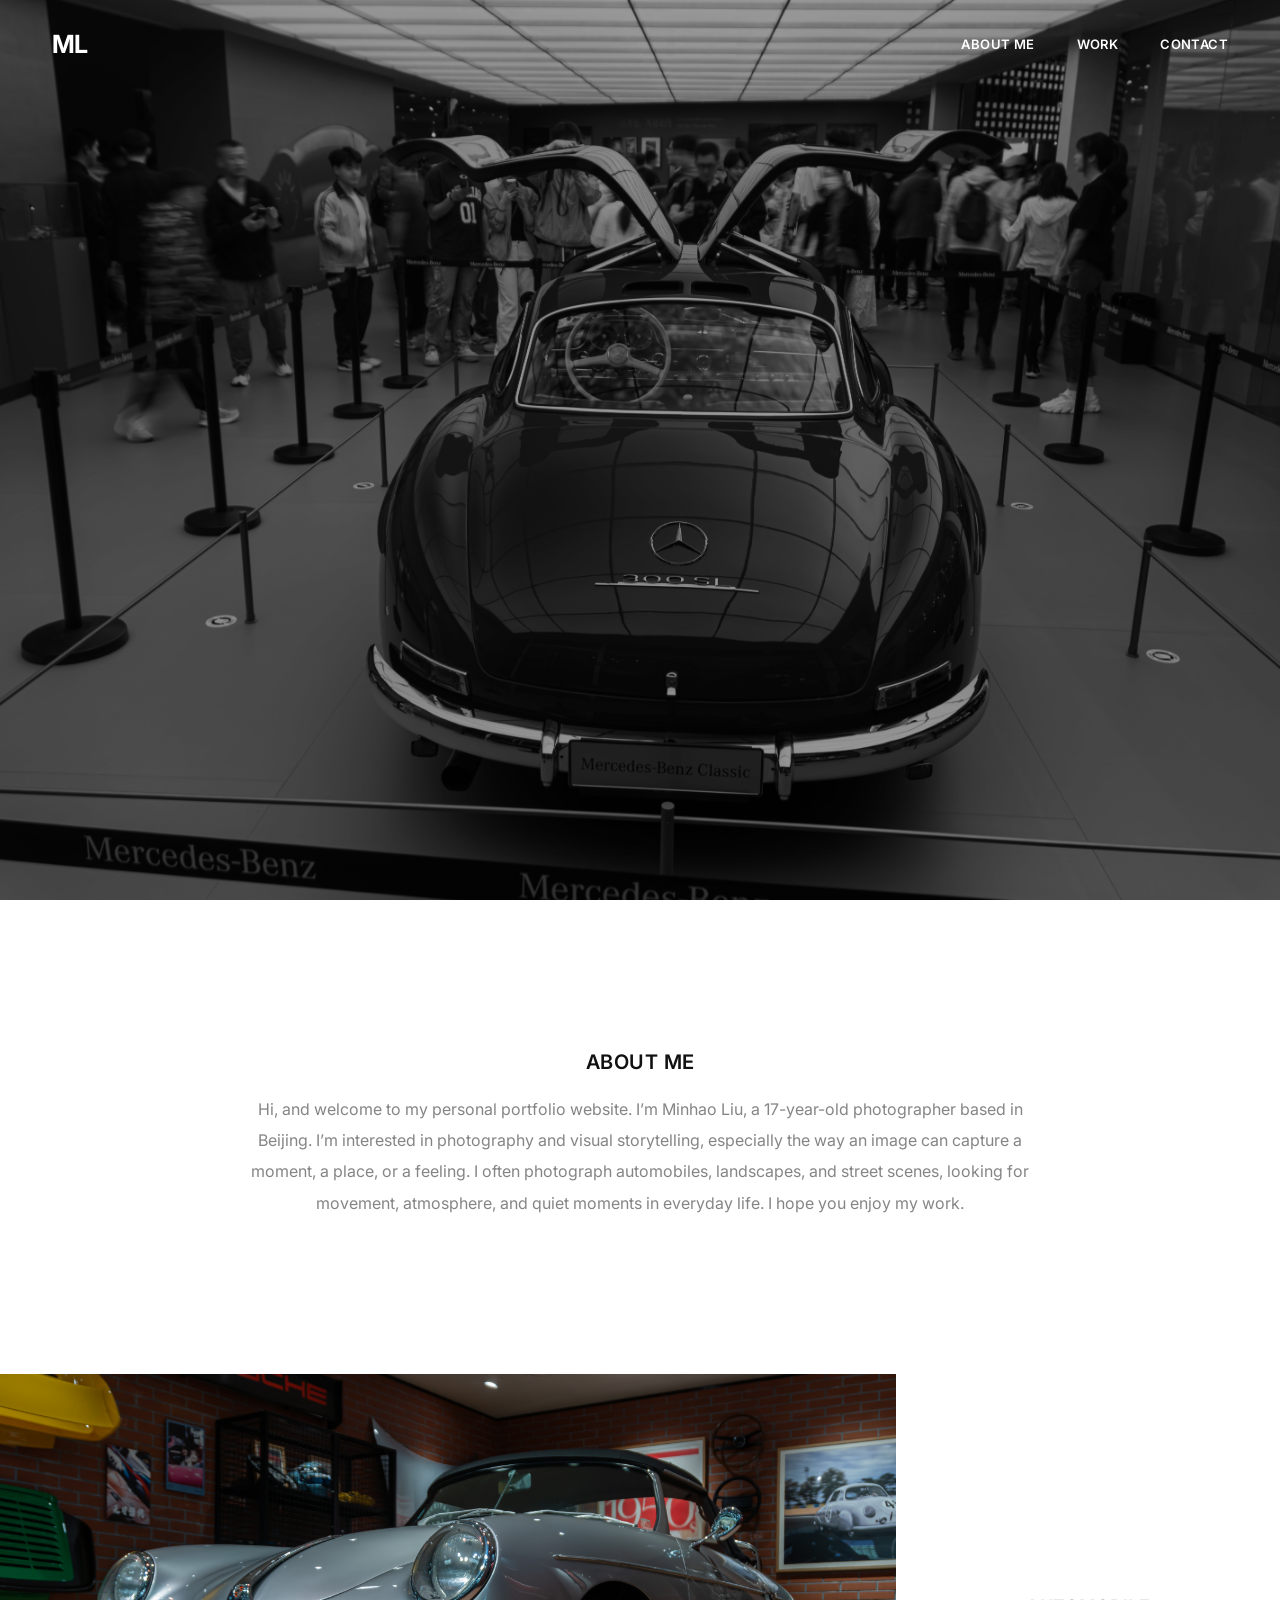
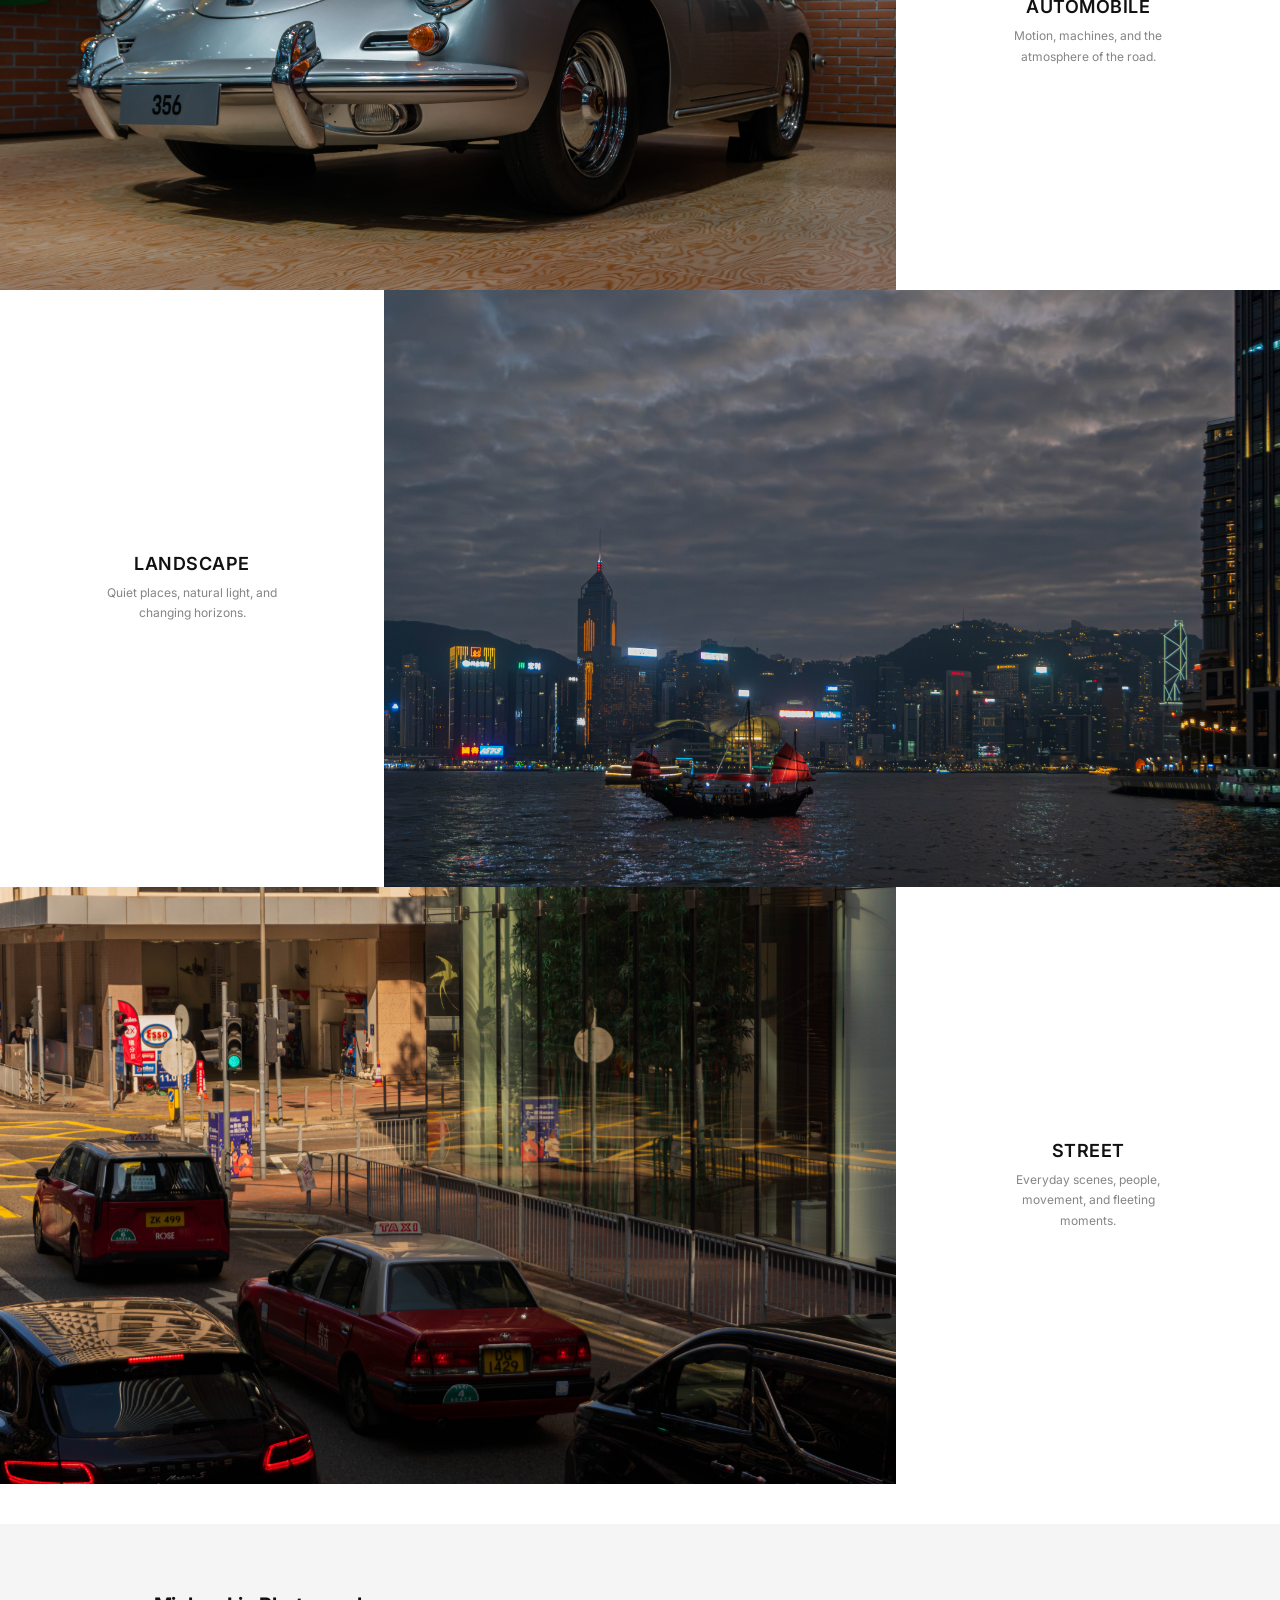
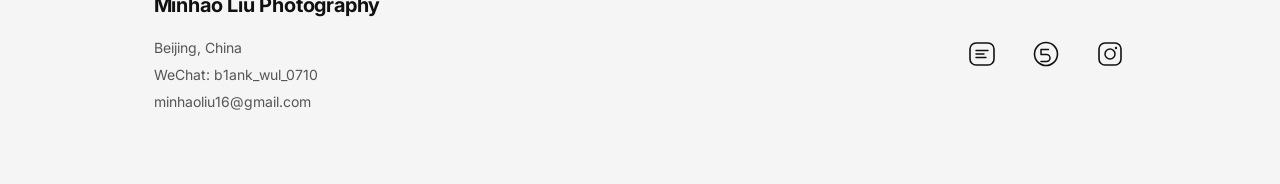
==== index.html @ 9cf1b575 "Update index.html" ====
<!DOCTYPE html>
<html lang="en">

<head>

    <meta charset="UTF-8">

    <meta name="viewport" content="width=device-width, initial-scale=1.0">

    <meta name="description" content="Minhao Liu Photography — Personal Photography Portfolio">

    <title>Home - Minhao Liu — Photography</title>

    <meta
    name="description"
    content="Minhao Liu is a photographer based in Beijing, specializing in automobile, landscape, and street photography."
>

<meta
    name="author"
    content="Minhao Liu"
>

<meta
    name="robots"
    content="index, follow"
>

    <link rel="preconnect" href="https://fonts.googleapis.com">
    <link rel="preconnect" href="https://fonts.gstatic.com" crossorigin>

    <link
        href="https://fonts.googleapis.com/css2?family=Inter:wght@400;500;600;700&display=swap"
        rel="stylesheet"
    >

    <link
    rel="preload"
    as="image"
    href="home.jpg"
    fetchpriority="high"
>

    <link rel="stylesheet" href="style.css">

</head>

<body>

    <!-- ==================== NAVIGATION ==================== -->

    <header class="navbar">

        <a href="#home" class="logo">ML</a>

        <nav class="nav-links">

            <a href="#about">ABOUT ME</a>
            <a href="#work">WORK</a>
            <a href="#contact">CONTACT</a>

        </nav>

    </header>


    <!-- ==================== HOME ==================== -->

    <main>

        <section class="hero" id="home">

            <img
    class="hero-image"
    src="home.jpg"
    alt="Minhao Liu Photography"
    fetchpriority="high"
    decoding="async"
>

        </section>


        <!-- ==================== ABOUT ME ==================== -->

        <section class="about-section" id="about">

            <div class="about-content">

                <h2>ABOUT ME</h2>

                <p>
                    Hi, and welcome to my personal portfolio website.
                    I’m Minhao Liu, a 17-year-old photographer based in Beijing.
                    I’m interested in photography and visual storytelling,
                    especially the way an image can capture a moment, a place,
                    or a feeling. I often photograph automobiles, landscapes,
                    and street scenes, looking for movement, atmosphere, and
                    quiet moments in everyday life. I hope you enjoy my work.
                </p>

            </div>

        </section>


        <!-- ==================== WORK ==================== -->

        <section class="work-section" id="work">

            <div class="gallery-list">

                <!-- AUTOMOBILE -->

                <a href="automobile.html" class="gallery-item gallery-left">

                    <div class="gallery-image">

                        <img
                            src="automobile.jpg"
                            alt="Automobile photography"
                        >

                    </div>

                    <div class="gallery-info">

                        <h3>AUTOMOBILE</h3>

                        <p>
                            Motion, machines, and the atmosphere of the road.
                        </p>

                    </div>

                </a>


                <!-- LANDSCAPE -->

                <a href="landscape.html" class="gallery-item gallery-right">

                    <div class="gallery-image">

                        <img
                            src="landscape.jpg"
                            alt="Landscape photography"
                        >

                    </div>

                    <div class="gallery-info">

                        <h3>LANDSCAPE</h3>

                        <p>
                            Quiet places, natural light, and changing horizons.
                        </p>

                    </div>

                </a>


                <!-- STREET -->

                <a href="street.html" class="gallery-item gallery-left">

                    <div class="gallery-image">

                        <img
                            src="street.jpg"
                            alt="Street photography"
                        >

                    </div>

                    <div class="gallery-info">

                        <h3>STREET</h3>

                        <p>
                            Everyday scenes, people, movement, and fleeting moments.
                        </p>

                    </div>

                </a>

            </div>

        </section>


        <!-- ==================== CONTACT ==================== -->

        <section class="contact-section" id="contact">

            <div class="contact-inner">

                <!-- LEFT -->

                <div class="contact-info">

                    <h2>Minhao Liu Photography</h2>

                    <p>Beijing, China</p>

                    <p>WeChat: b1ank_wul_0710</p>

                    <p>
                        <a href="mailto:minhaoliu16@gmail.com">
                            minhaoliu16@gmail.com
                        </a>
                    </p>

                </div>


                <!-- RIGHT -->

<div class="social-links">

    <!-- XIAOHONGSHU -->

    <a
        href="https://www.xiaohongshu.com/user/profile/42963577496"
        target="_blank"
        rel="noopener noreferrer"
        aria-label="Xiaohongshu"
    >

        <svg
            viewBox="0 0 32 32"
            xmlns="http://www.w3.org/2000/svg"
            aria-hidden="true"
        >

            <rect
                x="4"
                y="5"
                width="24"
                height="22"
                rx="6"
                fill="none"
                stroke="currentColor"
                stroke-width="1.6"
            />

            <path
                d="M10 12.5h12M10 16h8M10 19.5h10"
                fill="none"
                stroke="currentColor"
                stroke-width="1.4"
                stroke-linecap="round"
            />

        </svg>

    </a>


    <!-- 500PX -->

    <a
        href="https://500px.com/p/minhaoliu16"
        target="_blank"
        rel="noopener noreferrer"
        aria-label="500px"
    >

        <svg
            viewBox="0 0 32 32"
            xmlns="http://www.w3.org/2000/svg"
            aria-hidden="true"
        >

            <circle
                cx="16"
                cy="16"
                r="11.5"
                fill="none"
                stroke="currentColor"
                stroke-width="1.6"
            />

            <path
                d="M11 11.5h7.5M11 11.5v5h5.5a3.5 3.5 0 1 1 0 7H11"
                fill="none"
                stroke="currentColor"
                stroke-width="1.5"
                stroke-linecap="round"
                stroke-linejoin="round"
            />

        </svg>

    </a>


    <!-- INSTAGRAM -->

    <a
        href="https://www.instagram.com/b1ank_wul/"
        target="_blank"
        rel="noopener noreferrer"
        aria-label="Instagram"
    >

        <svg
            viewBox="0 0 32 32"
            xmlns="http://www.w3.org/2000/svg"
            aria-hidden="true"
        >

            <rect
                x="5"
                y="5"
                width="22"
                height="22"
                rx="6"
                fill="none"
                stroke="currentColor"
                stroke-width="1.6"
            />

            <circle
                cx="16"
                cy="16"
                r="5"
                fill="none"
                stroke="currentColor"
                stroke-width="1.5"
            />

            <circle
                cx="22"
                cy="10"
                r="1.2"
                fill="currentColor"
            />

        </svg>

    </a>

</div>

            </div>

        </section>

    </main>


    <script src="script.js"></script>

</body>

</html>
---- style.css ----
/* =========================================
   RESET
========================================= */

* {
    margin: 0;
    padding: 0;
    box-sizing: border-box;
}

html {
    scroll-behavior: smooth;
}

body {
    font-family: "Inter", Arial, sans-serif;
    background: #ffffff;
    color: #111111;
}

a {
    color: inherit;
    text-decoration: none;
}


/* =========================================
   NAVIGATION
========================================= */

.navbar {
    position: absolute;

    top: 0;
    left: 0;

    width: 100%;

    height: 88px;

    padding: 0 52px;

    display: flex;
    align-items: center;
    justify-content: space-between;

    z-index: 20;
}


/* Logo */

.logo {
    font-size: 25px;
    font-weight: 700;
    letter-spacing: -1.5px;

    color: #ffffff;

    transition: opacity 0.25s ease;
}

.logo:hover {
    opacity: 0.7;
}


/* Navigation */

.nav-links {
    display: flex;
    align-items: center;

    gap: 42px;
}

.nav-links a {
    color: #ffffff;

    font-size: 13px;
    font-weight: 600;

    letter-spacing: 0.4px;

    transition: opacity 0.25s ease;
}

.nav-links a:hover {
    opacity: 0.65;
}


/* =========================================
   HERO
========================================= */

.hero {
    width: 100%;
    height: 100vh;

    overflow: hidden;

    position: relative;
}

.hero-image {
    width: 100%;
    height: 100%;
    object-fit: cover;
    object-position: center;
    display: block;
    filter: brightness(0.65);
    opacity: 0;
    transition: opacity 0.95s ease-out;
}
.hero-image.loaded {
    opacity: 1;
}

/* =========================================
   ABOUT
========================================= */

.about-section {
    background: #ffffff;

    padding: 150px 10vw 155px;
}

.about-content {
    max-width: 900px;

    margin: 0 auto;

    text-align: center;
}

.about-content h2 {
    margin-bottom: 20px;

    font-size: 20px;

    font-weight: 600;

    letter-spacing: 0.5px;

    color: #111111;
}

.about-content p {
    max-width: 800px;

    margin: 0 auto;

    font-size: 16px;

    line-height: 1.95;

    font-weight: 400;

    color: #858585;
}

/* ==================== WORK ==================== */

.work-section {
    background: #ffffff;
    padding: 0 0 40px;
}
.gallery-list {
    display: flex;
    flex-direction: column;
    gap: 0;
}

.gallery-item {
    display: flex;
    align-items: center;
    width: 100%;
    cursor: pointer;
}

.gallery-image {
    width: 70%;
    overflow: hidden;
    background: #eeeeee;
}

.gallery-image img {
    display: block;
    width: 100%;
    height: auto;
    opacity: 0;
    transition:
        opacity 0.4s ease,
        transform 0.6s cubic-bezier(0.2, 0.6, 0.2, 1),
        filter 0.6s ease;
}

.images-loaded .gallery-image img {
    opacity: 1;
}

.images-loaded .gallery-image:hover img {
    transform: scale(1.025);
    filter: brightness(1.08);
}

.gallery-info {
    width: 30%;
    padding: 0 3%;
    display: flex;
    flex-direction: column;
    justify-content: center;
    align-items: center;
    text-align: center;
}

.gallery-info h3 {
    font-size: 18px;
    font-weight: 600;
    margin-bottom: 9px;
    letter-spacing: 0.5px;
}

.gallery-info p {
    max-width: 180px;
    font-size: 12px;
    line-height: 1.7;
    color: #858585;
}

.gallery-left {
    flex-direction: row;
}

.gallery-right {
    flex-direction: row-reverse;
}


/* =========================================
   CONTACT
========================================= */

.contact-section {
    background: #f5f5f5;
    padding: 35px 12vw;
}

.contact-inner {
    display: flex;

    align-items: center;
    justify-content: space-between;

    min-height: 190px;
}

/* Left information */

.contact-info h2 {
    font-size: 20px;

    font-weight: 700;

    margin-bottom: 18px;

    letter-spacing: -0.2px;
}

.contact-info p {
    font-size: 14px;

    line-height: 1.9;

    color: #555555;
}

.contact-info a {
    transition: color 0.25s ease;
}

.contact-info a:hover {
    color: #111111;
}


/* Social media */

.social-links {
    display: flex;

    align-items: center;

    gap: 32px;
}

.social-links a {
    width: 32px;
    height: 32px;

    display: flex;

    align-items: center;
    justify-content: center;
}

.social-links img {
    width: 32px;
    height: 32px;
    opacity: 0.48;

    filter: grayscale(100%);

    transition:
        opacity 0.25s ease,
        transform 0.25s ease;
}

.social-links a:hover img {
    opacity: 0.85;

    transform: scale(1.06);
}

/* =========================================
   AUTOMOBILE GALLERY
========================================= */

.automobile-page {
    background: #ffffff;
}


/* Navigation */

.automobile-navbar {
    position: relative;

    width: 94%;
    max-width: 1500px;

    height: 88px;

    margin: 0 auto;

    display: flex;
    align-items: center;
    justify-content: space-between;

    background: #ffffff;

    z-index: 20;
}

.automobile-logo {
    font-size: 25px;
    font-weight: 700;

    letter-spacing: -1.5px;

    color: #111111;

    transition: opacity 0.25s ease;
}

.automobile-logo:hover {
    opacity: 0.65;
}

.automobile-nav-links {
    display: flex;
    align-items: center;

    gap: 42px;
}

.automobile-nav-links a {
    color: #111111;

    font-size: 13px;
    font-weight: 600;

    letter-spacing: 0.4px;

    transition: opacity 0.25s ease;
}

.automobile-nav-links a:hover {
    opacity: 0.55;
}


/* =========================================
   AUTOMOBILE TITLE
========================================= */

.automobile-title {
    width: 94%;
    max-width: 1500px;

    margin: 0 auto;

    padding: 75px 0 55px;

    text-align: left;
}

.automobile-title h1 {
    font-size: 30px;
    font-weight: 300;
    letter-spacing: 2.5px;
    color: #111111;
}


/* =========================================
   AUTOMOBILE GALLERY
========================================= */

.automobile-gallery {
    width: 94%;
    max-width: 1500px;

    margin: 0 auto;

    column-count: 4;
    column-gap: 32px;

    padding-bottom: 130px;

    visibility: hidden;
}

.automobile-gallery.gallery-ready {
    visibility: visible;
}

.automobile-photo {
    width: 100%;

    display: inline-block;

    margin: 0 0 32px;

    break-inside: avoid;

    overflow: hidden;

    background: #eeeeee;

    cursor: pointer;
}


/* Individual photo */

.automobile-photo img {
    display: block;
    width: 100%;
    height: auto;

    transition:
        transform 0.6s cubic-bezier(0.2, 0.6, 0.2, 1),
        filter 0.6s ease;
}


/* Hover */

.automobile-photo:hover img {
    transform: scale(1.025);
    filter: brightness(1.08);
}

/* =========================================
   MOBILE
========================================= */

@media (max-width: 768px) {

    .navbar {
        height: 72px;

        padding: 0 24px;
    }

    .logo {
        font-size: 22px;
    }

    .nav-links {
        gap: 18px;
    }

    .nav-links a {
        font-size: 10px;
    }


    /* About */

    .about-section {
        padding: 100px 25px;
    }

    .about-content h2 {
        font-size: 22px;
    }

    .about-content p {
        font-size: 17px;

        line-height: 1.7;
    }


    /* Work */

    .work-section {
        padding: 20px 25px 100px;
    }

    .gallery-list {
        gap: 90px;
    }

    .gallery-item,
    .gallery-left,
    .gallery-right {
        flex-direction: column;

        align-items: stretch;
    }

    .gallery-image {
        width: 100%;
    }

    .gallery-info {
        width: 100%;

        padding: 25px 0 0;
    }

    .gallery-info h3 {
        font-size: 21px;
    }


    /* Contact */

    .contact-section {
        padding: 70px 25px;
    }

    .contact-inner {
        flex-direction: column;

        align-items: flex-start;

        gap: 45px;
    }

    .social-links {
        gap: 27px;
    }

}

/* =========================================
   LIGHTBOX
========================================= */

.lightbox {
    position: fixed;
    inset: 0;

    z-index: 100;

    background: rgba(255, 255, 255, 0.96);

    display: flex;
    align-items: center;
    justify-content: center;

    opacity: 0;
    visibility: hidden;

    transition: opacity 0.25s ease, visibility 0.25s ease;
}

.lightbox.active {
    opacity: 1;
    visibility: visible;
}


/* Image */

.lightbox-content {
    max-width: 82vw;
    max-height: 88vh;

    display: flex;
    flex-direction: column;
    align-items: center;
}

.lightbox-content img {
    display: block;

    max-width: 82vw;
    max-height: 82vh;

    width: auto;
    height: auto;

    object-fit: contain;
}


/* Close */

.lightbox-close,
.lightbox-fullscreen {
    position: absolute;

    top: 28px;

    width: 32px;
    height: 32px;

    border: none;
    background: none;

    display: flex;
    align-items: center;
    justify-content: center;

    color: #111;

    cursor: pointer;

    opacity: 0.8;

    transition: opacity 0.2s ease, transform 0.2s ease;
}

.lightbox-fullscreen {
    left: 42px;

    font-size: 21px;
    font-weight: 300;
}

.lightbox-close {
    right: 42px;

    font-size: 30px;
    font-weight: 300;
}


/* Arrows */

.lightbox-arrow {
    position: absolute;

    top: 50%;
    transform: translateY(-50%);

    width: 48px;
    height: 48px;

    border: none;
    background: none;

    display: flex;
    align-items: center;
    justify-content: center;

    color: #111;

    cursor: pointer;

    font-size: 0;

    opacity: 0.65;

    transition: opacity 0.2s ease, transform 0.2s ease;
}

.lightbox-prev {
    left: 28px;
}

.lightbox-next {
    right: 28px;
}


/* Minimal arrows */

.lightbox-prev::before,
.lightbox-next::before {
    content: "";

    width: 11px;
    height: 11px;

    border-top: 1.5px solid #111;
    border-left: 1.5px solid #111;
}

.lightbox-prev::before {
    transform: rotate(-45deg);
}

.lightbox-next::before {
    transform: rotate(135deg);
}


/* Hover */

.lightbox-arrow:hover {
    opacity: 1;
}

.lightbox-prev:hover {
    transform: translateY(-50%) translateX(-2px);
}

.lightbox-next:hover {
    transform: translateY(-50%) translateX(2px);
}

.lightbox-close:hover,
.lightbox-fullscreen:hover {
    opacity: 1;
}


/* =========================================
   FULLSCREEN
========================================= */

.lightbox:fullscreen {
    background: #ffffff;
    padding: 0 6vw;
}

.lightbox:fullscreen .lightbox-content {
    width: 100%;
    max-width: 88vw;
    max-height: 96vh;

    display: flex;
    align-items: center;
    justify-content: center;
}

.lightbox:fullscreen .lightbox-content img {
    display: block;

    max-width: 88vw;
    max-height: 90vh;

    width: auto;
    height: auto;

    object-fit: contain;
}

/* =========================================
   PHOTO INFO
========================================= */

.lightbox-info {
    margin-top: 18px;

    text-align: center;

    font-size: 12px;
    line-height: 1.7;

    color: #999;
}

.lightbox-info p {
    margin: 0;
}

#lightboxLocation {
    font-weight: 400;
    color: #999;
}

/* =========================================
   MOBILE & TABLET
========================================= */

@media (max-width: 1100px) {

    .automobile-gallery {
        column-count: 3;
    }

}


@media (max-width: 800px) {

    .automobile-navbar {
        width: 90%;
        height: 72px;
    }

    .automobile-nav-links {
        gap: 22px;
    }

    .automobile-nav-links a {
        font-size: 11px;
    }

    .automobile-logo {
        font-size: 22px;
    }

    .automobile-title {
        width: 90%;
        padding: 55px 0 40px;
    }

    .automobile-title h1 {
        font-size: 25px;
        letter-spacing: 2px;
    }

    .automobile-gallery {
        width: 90%;
        column-count: 2;
        column-gap: 18px;
    }

    .automobile-photo {
        margin-bottom: 18px;
    }

    .contact-section {
        padding: 45px 8vw;
    }

    .contact-inner {
        min-height: 190px;
    }

    .social-links {
        gap: 22px;
    }

}


@media (max-width: 520px) {

    .automobile-navbar {
        width: 88%;
        height: 68px;
    }

    .automobile-nav-links {
        gap: 12px;
    }

    .automobile-nav-links a {
        font-size: 9px;
        letter-spacing: 0.2px;
    }

    .automobile-logo {
        font-size: 20px;
    }

    .automobile-title {
        width: 88%;
        padding: 48px 0 32px;
    }

    .automobile-title h1 {
        font-size: 22px;
        letter-spacing: 1.8px;
    }

    .automobile-gallery {
        width: 88%;
        column-count: 1;
        padding-bottom: 80px;
    }

    .automobile-photo {
        margin-bottom: 18px;
    }

    .lightbox-content {
        max-width: 92vw;
        max-height: 82vh;
    }

    .lightbox-content img {
        max-width: 92vw;
        max-height: 76vh;
    }

    .lightbox-prev {
        left: 8px;
    }

    .lightbox-next {
        right: 8px;
    }

    .lightbox-fullscreen {
        left: 16px;
        top: 20px;
    }

    .lightbox-close {
        right: 16px;
        top: 20px;
    }

    .lightbox-info {
        margin-top: 12px;
        font-size: 11px;
    }

}

/* =========================================
   LANDSCAPE PAGE
========================================= */

.landscape-page {
    background: #ffffff;
}

.landscape-navbar {
    position: relative;
    width: 94%;
    max-width: 1500px;
    height: 88px;
    margin: 0 auto;

    display: flex;
    align-items: center;
    justify-content: space-between;

    background: #ffffff;
    z-index: 20;
}

.landscape-logo {
    font-size: 25px;
    font-weight: 700;
    letter-spacing: -1.5px;
    color: #111111;

    transition: opacity 0.25s ease;
}

.landscape-logo:hover {
    opacity: 0.65;
}

.landscape-nav-links {
    display: flex;
    align-items: center;
    gap: 42px;
}

.landscape-nav-links a {
    color: #111111;
    font-size: 13px;
    font-weight: 600;
    letter-spacing: 0.4px;

    transition: opacity 0.25s ease;
}

.landscape-nav-links a:hover {
    opacity: 0.55;
}


/* =========================================
   TITLE
========================================= */

.landscape-title {
    width: 94%;
    max-width: 1500px;

    margin: 0 auto;

    padding: 75px 0 55px;

    text-align: left;
}

.landscape-title h1 {
    font-size: 30px;
    font-weight: 300;
    letter-spacing: 2.5px;
    color: #111111;
}


/* =========================================
   GALLERY
========================================= */

.landscape-gallery {
    width: 94%;
    max-width: 1500px;

    margin: 0 auto;

    column-count: 4;
    column-gap: 32px;

    padding-bottom: 130px;

    visibility: hidden;
}

.landscape-gallery.gallery-ready {
    visibility: visible;
}

.landscape-photo {
    width: 100%;

    display: inline-block;

    margin: 0 0 32px;

    break-inside: avoid;

    overflow: hidden;

    background: #eeeeee;

    cursor: pointer;
}

.landscape-photo img {
    display: block;

    width: 100%;
    height: auto;

    transition:
        transform 0.6s cubic-bezier(0.2, 0.6, 0.2, 1),
        filter 0.6s ease;
}

.gallery-loading {
    width: 94%;
    max-width: 1500px;
    margin: 0 auto;
    padding: 0 0 55px;

    font-size: 11px;
    letter-spacing: 0.5px;
    color: #999999;
    text-align: left;

    opacity: 1;
    visibility: visible;

    transition:
        opacity 0.4s ease,
        visibility 0.4s ease,
        height 0.4s ease,
        padding 0.4s ease;
}

.gallery-loading.hidden {
    opacity: 0;
    visibility: hidden;
    height: 0;
    padding: 0;
}

.landscape-photo:hover img {
    transform: scale(1.025);
    filter: brightness(1.08);
}


/* =========================================
   MOBILE & TABLET
========================================= */

@media (max-width: 1100px) {

    .landscape-gallery {
        column-count: 3;
    }

}


@media (max-width: 800px) {

   .gallery-loading {
    width: 90%;
}

    .landscape-navbar {
        width: 90%;
        height: 72px;
    }

    .landscape-nav-links {
        gap: 22px;
    }

    .landscape-nav-links a {
        font-size: 11px;
    }

    .landscape-logo {
        font-size: 22px;
    }

    .landscape-title {
        width: 90%;
        padding: 55px 0 40px;
    }

    .landscape-title h1 {
        font-size: 25px;
        letter-spacing: 2px;
    }

    .landscape-gallery {
        width: 90%;
        column-count: 2;
        column-gap: 18px;
    }

    .landscape-photo {
        margin-bottom: 18px;
    }

}


@media (max-width: 520px) {

   .gallery-loading {
    width: 88%;
}

    .landscape-navbar {
        width: 88%;
        height: 68px;
    }

    .landscape-nav-links {
        gap: 12px;
    }

    .landscape-nav-links a {
        font-size: 9px;
        letter-spacing: 0.2px;
    }

    .landscape-logo {
        font-size: 20px;
    }

    .landscape-title {
        width: 88%;
        padding: 48px 0 32px;
    }

    .landscape-title h1 {
        font-size: 22px;
        letter-spacing: 1.8px;
    }

    .landscape-gallery {
        width: 88%;
        column-count: 1;
        padding-bottom: 80px;
    }

    .landscape-photo {
        margin-bottom: 18px;
    }

}

/* =========================================
   STREET PAGE
========================================= */

.street-page {
    background: #ffffff;
}

/* ---------- Navbar ---------- */

.street-navbar {
    position: relative;
    width: 94%;
    max-width: 1500px;
    height: 88px;
    margin: 0 auto;

    display: flex;
    align-items: center;
    justify-content: space-between;

    background: #ffffff;
    z-index: 20;
}

.street-logo {
    font-size: 25px;
    font-weight: 700;
    letter-spacing: -1.5px;
    color: #111111;
    transition: opacity 0.25s ease;
}

.street-logo:hover {
    opacity: 0.65;
}

.street-nav-links {
    display: flex;
    align-items: center;
    gap: 42px;
}

.street-nav-links a {
    color: #111111;
    font-size: 13px;
    font-weight: 600;
    letter-spacing: 0.4px;
    transition: opacity 0.25s ease;
}

.street-nav-links a:hover {
    opacity: 0.55;
}


/* ---------- Title ---------- */

.street-title {
    width: 94%;
    max-width: 1500px;
    margin: 0 auto;
    padding: 75px 0 55px;
    text-align: left;
}

.street-title h1 {
    font-size: 30px;
    font-weight: 300;
    letter-spacing: 2.5px;
    color: #111111;
}


/* ---------- Gallery ---------- */

.street-gallery {
    width: 94%;
    max-width: 1500px;
    margin: 0 auto;

    column-count: 4;
    column-gap: 32px;

    padding-bottom: 130px;

    visibility: hidden;
}

.street-gallery.gallery-ready {
    visibility: visible;
}


/* ---------- Photo ---------- */

.street-photo {
    width: 100%;
    display: inline-block;

    margin: 0 0 32px;

    break-inside: avoid;
    overflow: hidden;

    background: #eeeeee;
    cursor: pointer;
}

.street-photo img {
    display: block;

    width: 100%;
    height: auto;

    transition:
        transform 0.6s cubic-bezier(0.2, 0.6, 0.2, 1),
        filter 0.6s ease;
}

.street-photo:hover img {
    transform: scale(1.025);
    filter: brightness(1.08);
}
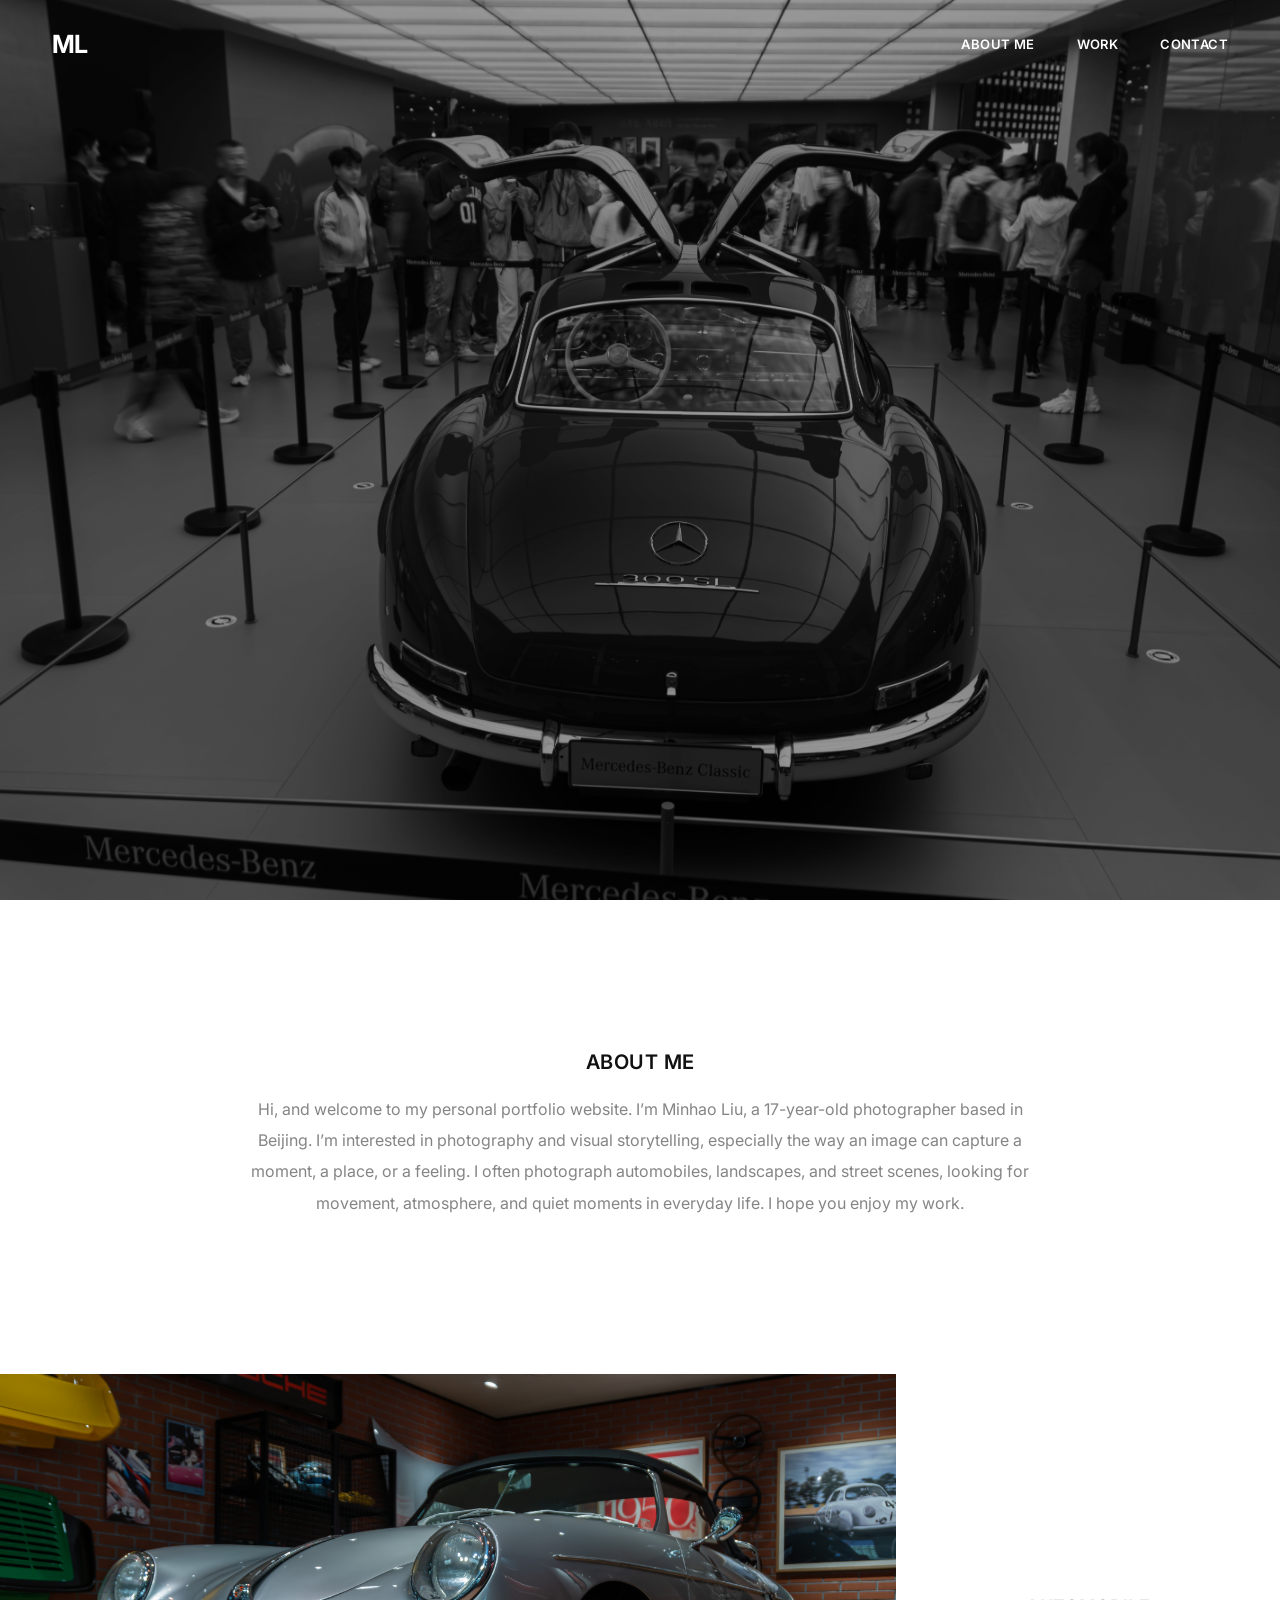
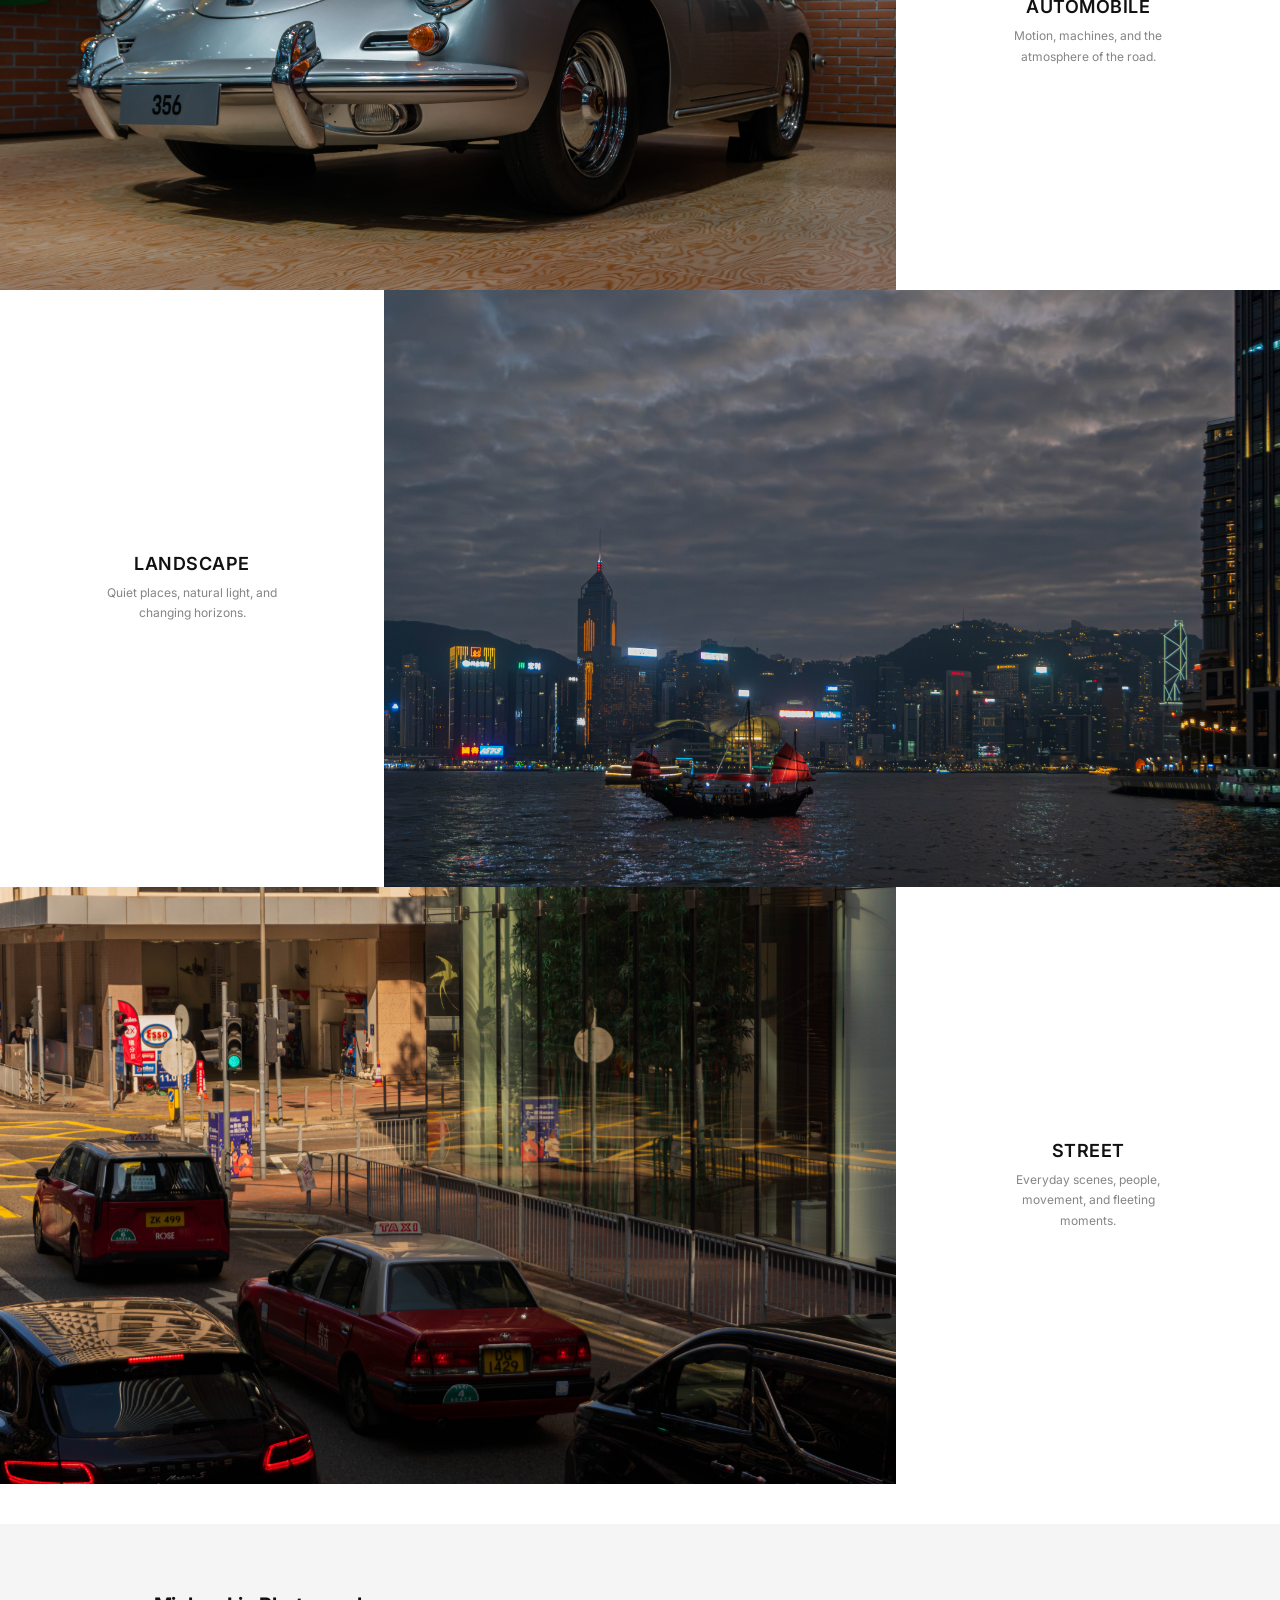
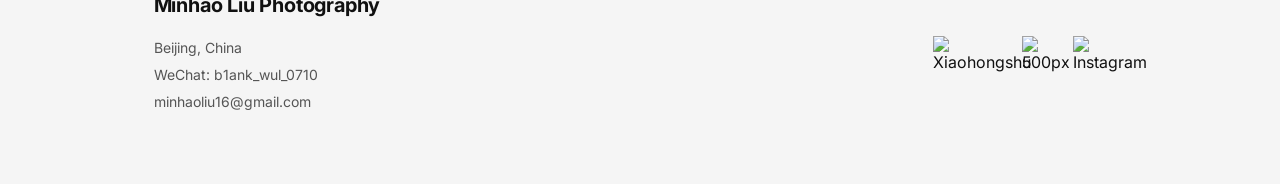
==== commit a72d0433: "Update index.html" ====
--- a/index.html
+++ b/index.html
@@ -221,46 +221,17 @@
 
 <div class="social-links">
 
-    <!-- XIAOHONGSHU -->
-
     <a
         href="https://www.xiaohongshu.com/user/profile/42963577496"
         target="_blank"
         rel="noopener noreferrer"
         aria-label="Xiaohongshu"
     >
-
-        <svg
-            viewBox="0 0 32 32"
-            xmlns="http://www.w3.org/2000/svg"
-            aria-hidden="true"
+        <img
+            src="https://cdn.simpleicons.org/xiaohongshu"
+            alt="Xiaohongshu"
         >
-
-            <rect
-                x="4"
-                y="5"
-                width="24"
-                height="22"
-                rx="6"
-                fill="none"
-                stroke="currentColor"
-                stroke-width="1.6"
-            />
-
-            <path
-                d="M10 12.5h12M10 16h8M10 19.5h10"
-                fill="none"
-                stroke="currentColor"
-                stroke-width="1.4"
-                stroke-linecap="round"
-            />
-
-        </svg>
-
     </a>
-
-
-    <!-- 500PX -->
 
     <a
         href="https://500px.com/p/minhaoliu16"
@@ -268,37 +239,11 @@
         rel="noopener noreferrer"
         aria-label="500px"
     >
-
-        <svg
-            viewBox="0 0 32 32"
-            xmlns="http://www.w3.org/2000/svg"
-            aria-hidden="true"
+        <img
+            src="https://cdn.simpleicons.org/500px"
+            alt="500px"
         >
-
-            <circle
-                cx="16"
-                cy="16"
-                r="11.5"
-                fill="none"
-                stroke="currentColor"
-                stroke-width="1.6"
-            />
-
-            <path
-                d="M11 11.5h7.5M11 11.5v5h5.5a3.5 3.5 0 1 1 0 7H11"
-                fill="none"
-                stroke="currentColor"
-                stroke-width="1.5"
-                stroke-linecap="round"
-                stroke-linejoin="round"
-            />
-
-        </svg>
-
     </a>
-
-
-    <!-- INSTAGRAM -->
 
     <a
         href="https://www.instagram.com/b1ank_wul/"
@@ -306,42 +251,10 @@
         rel="noopener noreferrer"
         aria-label="Instagram"
     >
-
-        <svg
-            viewBox="0 0 32 32"
-            xmlns="http://www.w3.org/2000/svg"
-            aria-hidden="true"
+        <img
+            src="https://cdn.simpleicons.org/instagram"
+            alt="Instagram"
         >
-
-            <rect
-                x="5"
-                y="5"
-                width="22"
-                height="22"
-                rx="6"
-                fill="none"
-                stroke="currentColor"
-                stroke-width="1.6"
-            />
-
-            <circle
-                cx="16"
-                cy="16"
-                r="5"
-                fill="none"
-                stroke="currentColor"
-                stroke-width="1.5"
-            />
-
-            <circle
-                cx="22"
-                cy="10"
-                r="1.2"
-                fill="currentColor"
-            />
-
-        </svg>
-
     </a>
 
 </div>
--- a/style.css
+++ b/style.css
@@ -306,21 +306,18 @@
     justify-content: center;
 }
 
-.social-links img {
-    width: 32px;
-    height: 32px;
+.social-links svg {
+    width: 30px;
+    height: 30px;
+    color: #111111;
     opacity: 0.48;
-
-    filter: grayscale(100%);
-
     transition:
         opacity 0.25s ease,
         transform 0.25s ease;
 }
 
-.social-links a:hover img {
+.social-links a:hover svg {
     opacity: 0.85;
-
     transform: scale(1.06);
 }
 
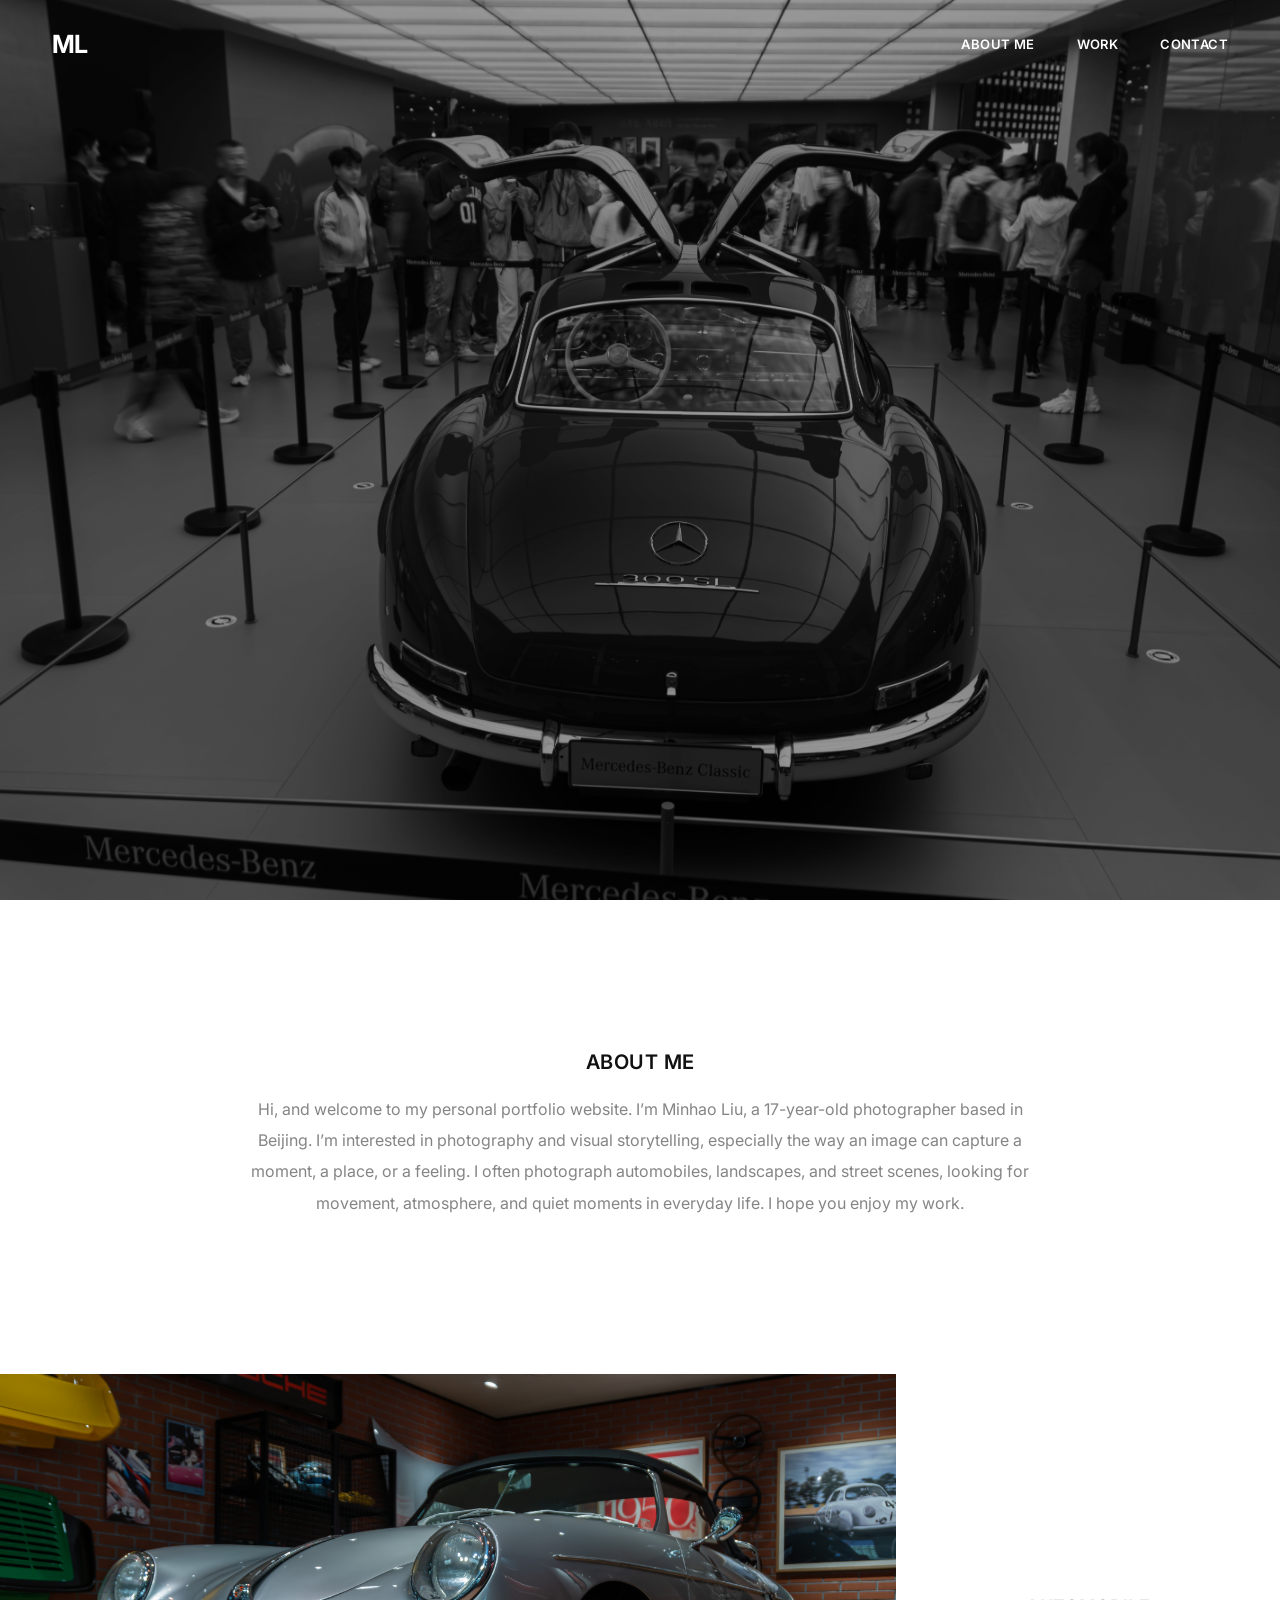
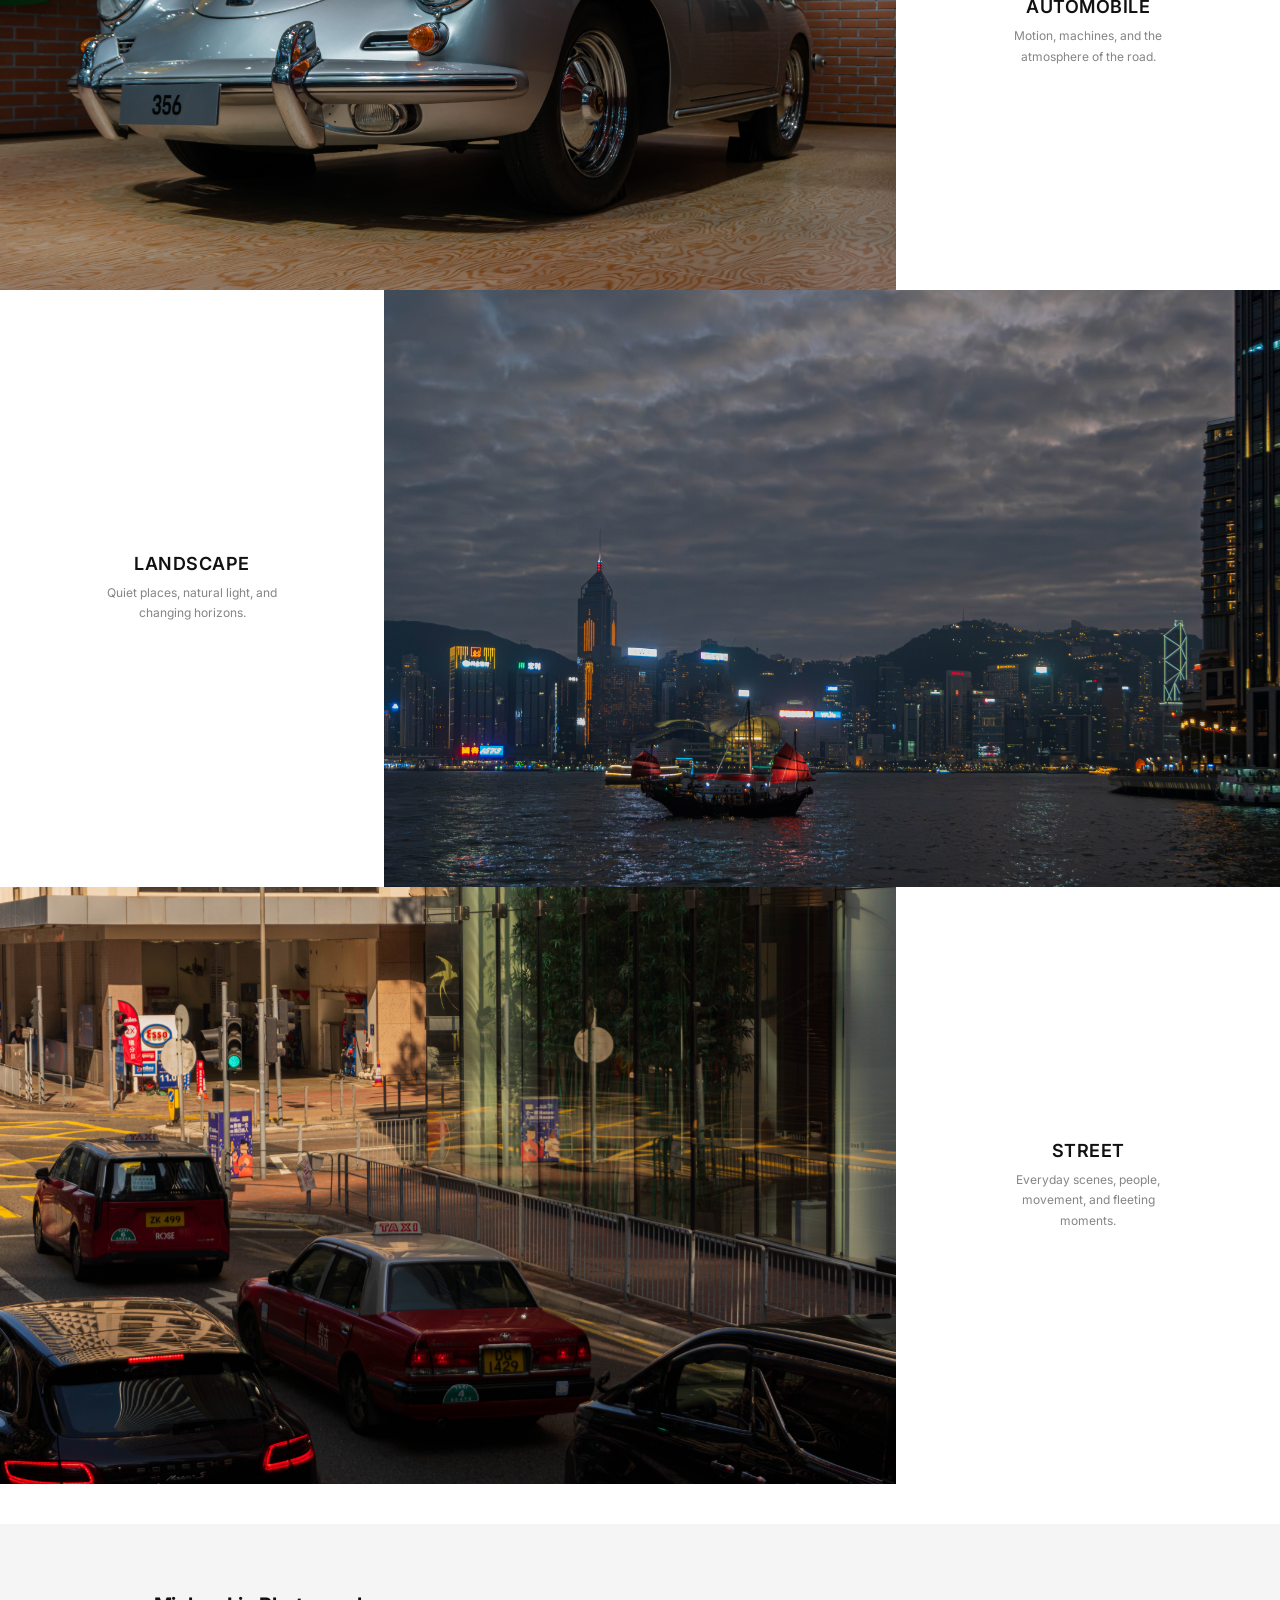
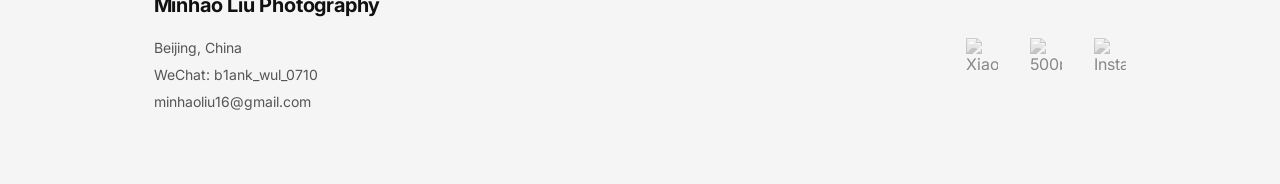
==== commit 18548563: "Update index.html" ====
--- a/index.html
+++ b/index.html
@@ -70,15 +70,19 @@
 
         <section class="hero" id="home">
 
-            <img
-    class="hero-image"
-    src="home.jpg"
-    alt="Minhao Liu Photography"
-    fetchpriority="high"
-    decoding="async"
->
-
-        </section>
+    <img
+        class="hero-image"
+        src="home.jpg"
+        alt="Minhao Liu Photography"
+        fetchpriority="high"
+        decoding="async"
+    >
+
+    <div class="scroll-indicator">
+        <span></span>
+    </div>
+
+</section>
 
 
         <!-- ==================== ABOUT ME ==================== -->
--- a/style.css
+++ b/style.css
@@ -75,6 +75,8 @@
 }
 
 .nav-links a {
+    position: relative;
+
     color: #ffffff;
 
     font-size: 13px;
@@ -85,8 +87,38 @@
     transition: opacity 0.25s ease;
 }
 
+/* Subtle underline */
+
+.nav-links a::after {
+    content: "";
+
+    position: absolute;
+
+    left: 0;
+    bottom: -7px;
+
+    width: 100%;
+    height: 1px;
+
+    background: #ffffff;
+
+    transform: scaleX(0);
+    transform-origin: center;
+
+    opacity: 0;
+
+    transition:
+        transform 0.3s ease,
+        opacity 0.3s ease;
+}
+
 .nav-links a:hover {
-    opacity: 0.65;
+    opacity: 0.9;
+}
+
+.nav-links a:hover::after {
+    transform: scaleX(1);
+    opacity: 0.7;
 }
 
 
@@ -306,17 +338,17 @@
     justify-content: center;
 }
 
-.social-links svg {
-    width: 30px;
-    height: 30px;
-    color: #111111;
+.social-links img {
+    width: 32px;
+    height: 32px;
     opacity: 0.48;
+    filter: grayscale(100%);
     transition:
         opacity 0.25s ease,
         transform 0.25s ease;
 }
 
-.social-links a:hover svg {
+.social-links a:hover img {
     opacity: 0.85;
     transform: scale(1.06);
 }
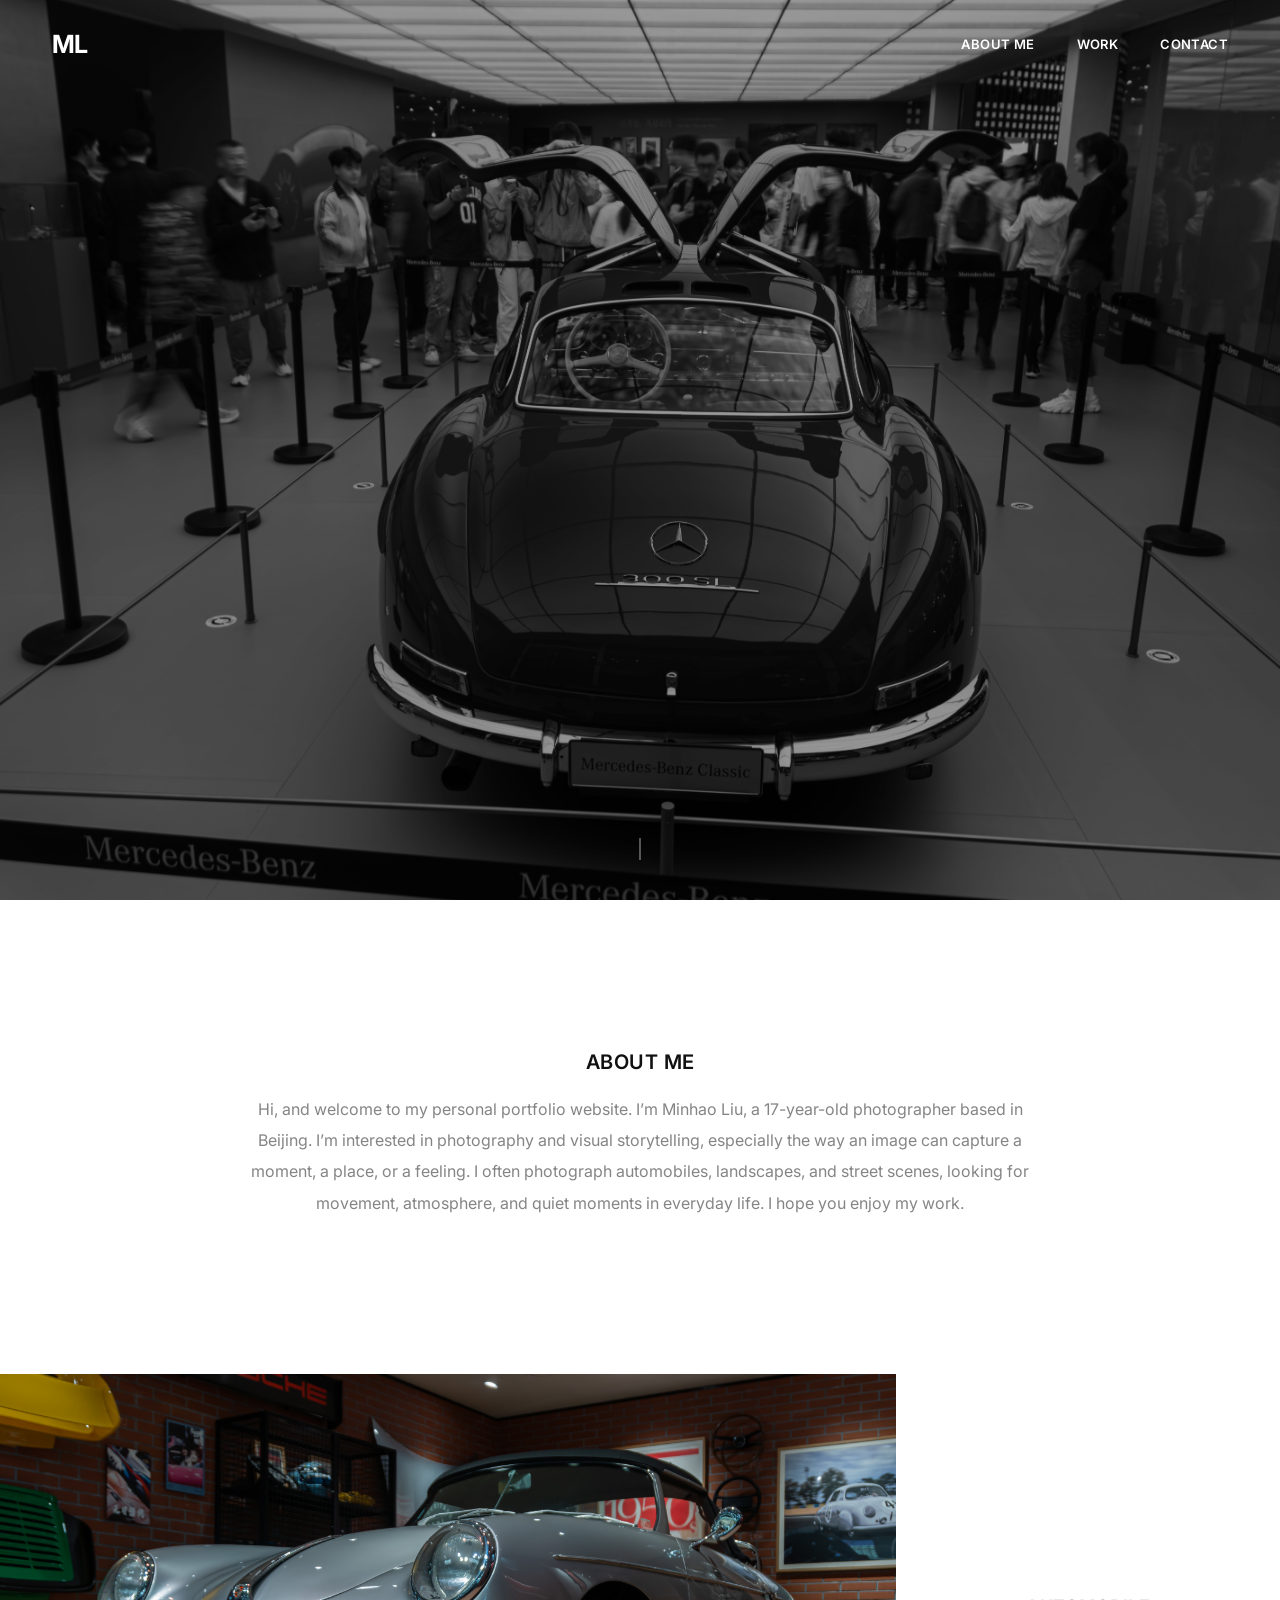
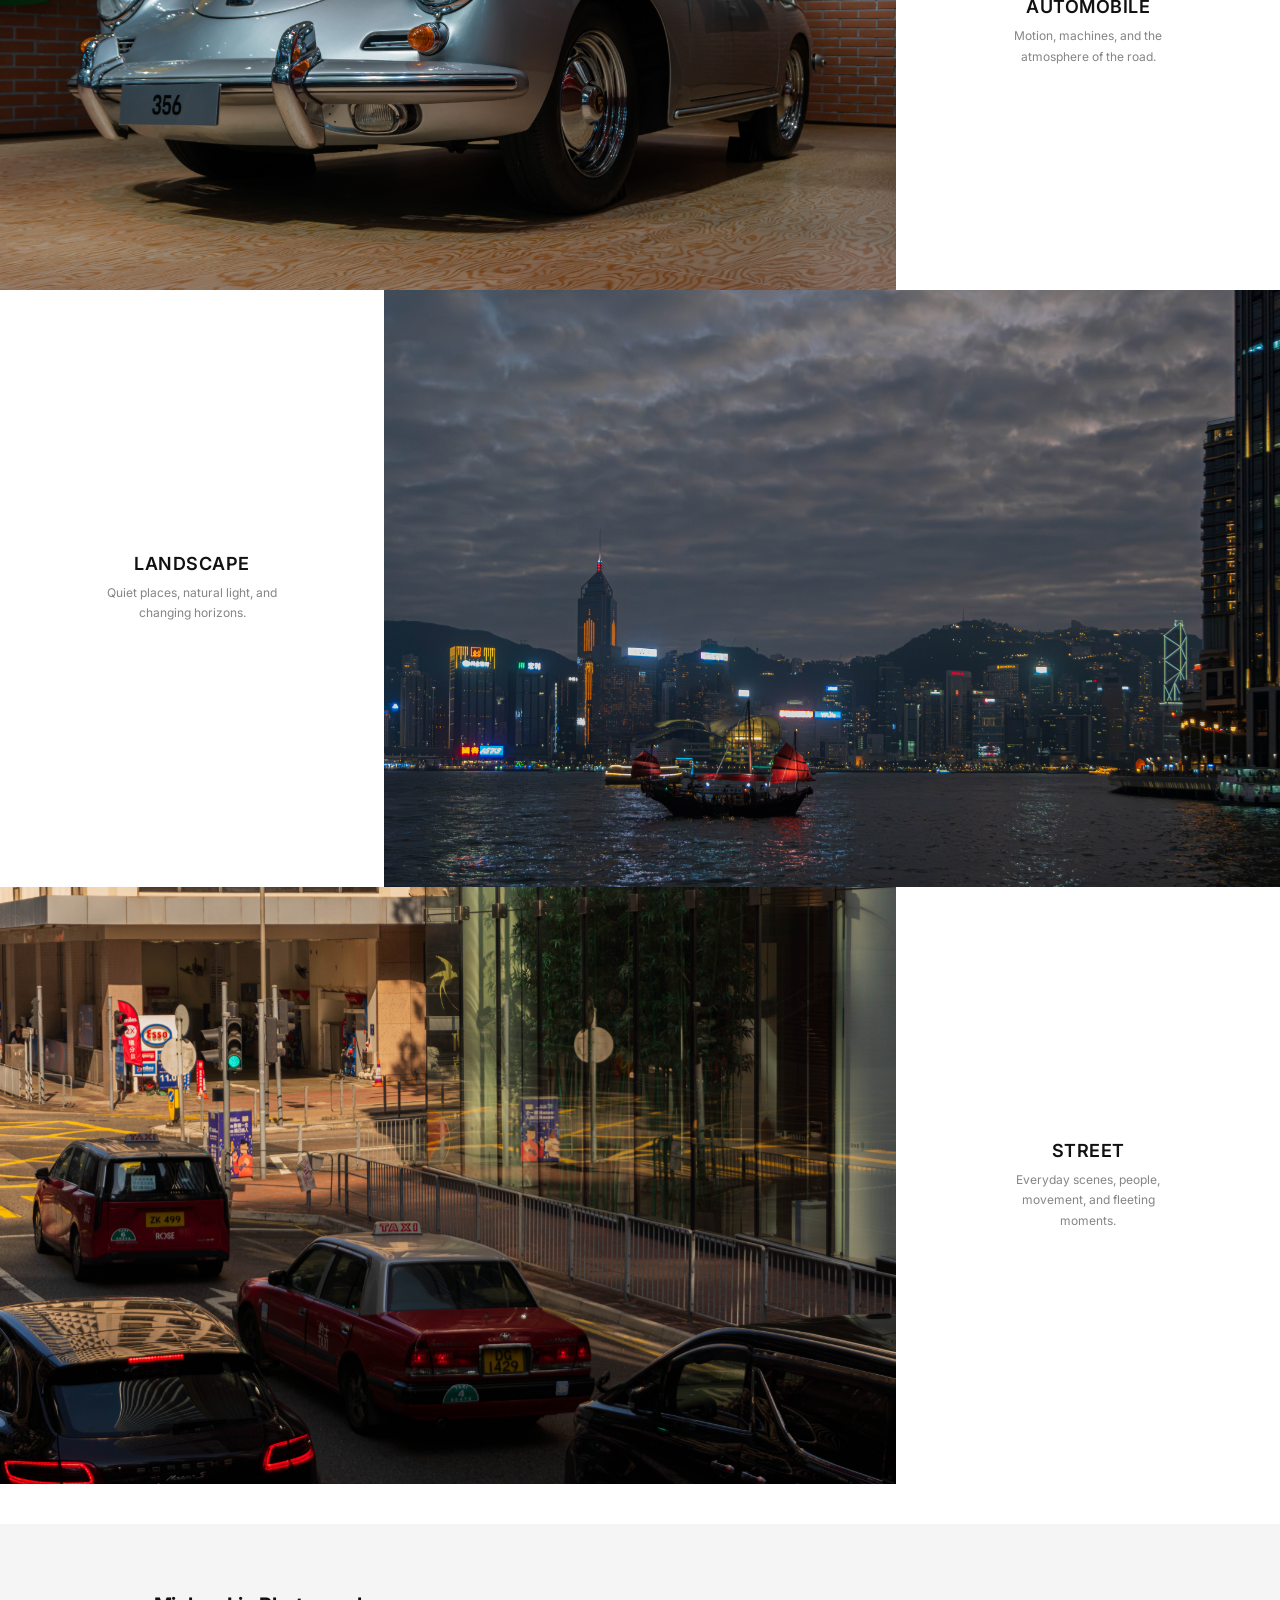
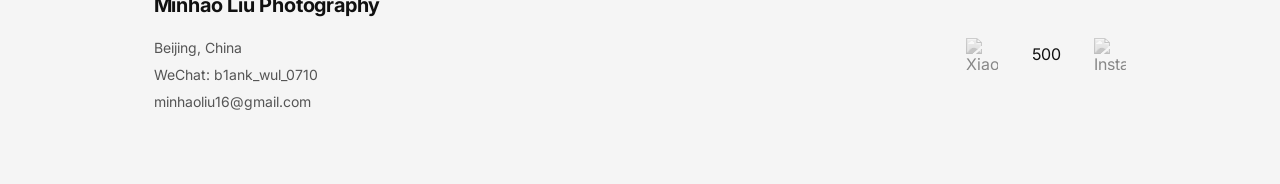
==== commit 2ee7b35d: "Update index.html" ====
--- a/index.html
+++ b/index.html
@@ -238,16 +238,14 @@
     </a>
 
     <a
-        href="https://500px.com/p/minhaoliu16"
-        target="_blank"
-        rel="noopener noreferrer"
-        aria-label="500px"
-    >
-        <img
-            src="https://cdn.simpleicons.org/500px"
-            alt="500px"
-        >
-    </a>
+    href="https://500px.com/p/minhaoliu16"
+    target="_blank"
+    rel="noopener noreferrer"
+    aria-label="500px"
+    class="fivehundred-logo"
+>
+    500
+</a>
 
     <a
         href="https://www.instagram.com/b1ank_wul/"
--- a/style.css
+++ b/style.css
@@ -150,6 +150,59 @@
 }
 
 /* =========================================
+   SCROLL INDICATOR
+========================================= */
+
+.scroll-indicator {
+    position: absolute;
+
+    left: 50%;
+    bottom: 32px;
+
+    width: 18px;
+    height: 30px;
+
+    transform: translateX(-50%);
+
+    z-index: 10;
+
+    opacity: 0.65;
+
+    pointer-events: none;
+}
+
+.scroll-indicator span {
+    position: absolute;
+
+    left: 50%;
+    top: 0;
+
+    width: 1px;
+    height: 22px;
+
+    background: #ffffff;
+
+    transform: translateX(-50%);
+
+    animation: scrollLine 2.6s ease-in-out infinite;
+}
+
+@keyframes scrollLine {
+
+    0%,
+    100% {
+        opacity: 0.35;
+        transform: translateX(-50%) translateY(0);
+    }
+
+    50% {
+        opacity: 0.8;
+        transform: translateX(-50%) translateY(5px);
+    }
+
+}
+
+/* =========================================
    ABOUT
 ========================================= */
 
@@ -406,6 +459,8 @@
 }
 
 .automobile-nav-links a {
+    position: relative;
+
     color: #111111;
 
     font-size: 13px;
@@ -416,8 +471,36 @@
     transition: opacity 0.25s ease;
 }
 
+.automobile-nav-links a::after {
+    content: "";
+
+    position: absolute;
+
+    left: 0;
+    bottom: -7px;
+
+    width: 100%;
+    height: 1px;
+
+    background: #111111;
+
+    transform: scaleX(0);
+    transform-origin: center;
+
+    opacity: 0;
+
+    transition:
+        transform 0.3s ease,
+        opacity 0.3s ease;
+}
+
 .automobile-nav-links a:hover {
-    opacity: 0.55;
+    opacity: 0.9;
+}
+
+.automobile-nav-links a:hover::after {
+    transform: scaleX(1);
+    opacity: 0.7;
 }
 
 
@@ -480,8 +563,9 @@
     background: #eeeeee;
 
     cursor: pointer;
-}
-
+
+    position: relative;
+}
 
 /* Individual photo */
 
@@ -493,6 +577,38 @@
     transition:
         transform 0.6s cubic-bezier(0.2, 0.6, 0.2, 1),
         filter 0.6s ease;
+}
+
+/* Photo number */
+
+.photo-number {
+    position: absolute;
+
+    right: 14px;
+    bottom: 12px;
+
+    font-size: 10px;
+    font-weight: 400;
+
+    letter-spacing: 0.6px;
+
+    color: #ffffff;
+
+    opacity: 0;
+
+    transform: translateY(3px);
+
+    pointer-events: none;
+
+    transition:
+        opacity 0.35s ease,
+        transform 0.35s ease;
+}
+
+.automobile-photo:hover .photo-number {
+    opacity: 0.75;
+
+    transform: translateY(0);
 }
 
 
@@ -1012,16 +1128,48 @@
 }
 
 .landscape-nav-links a {
+    position: relative;
+
     color: #111111;
+
     font-size: 13px;
     font-weight: 600;
+
     letter-spacing: 0.4px;
 
     transition: opacity 0.25s ease;
 }
 
+.landscape-nav-links a::after {
+    content: "";
+
+    position: absolute;
+
+    left: 0;
+    bottom: -7px;
+
+    width: 100%;
+    height: 1px;
+
+    background: #111111;
+
+    transform: scaleX(0);
+    transform-origin: center;
+
+    opacity: 0;
+
+    transition:
+        transform 0.3s ease,
+        opacity 0.3s ease;
+}
+
 .landscape-nav-links a:hover {
-    opacity: 0.55;
+    opacity: 0.9;
+}
+
+.landscape-nav-links a:hover::after {
+    transform: scaleX(1);
+    opacity: 0.7;
 }
 
 
@@ -1084,6 +1232,8 @@
     background: #eeeeee;
 
     cursor: pointer;
+
+    position: relative;
 }
 
 .landscape-photo img {
@@ -1095,6 +1245,27 @@
     transition:
         transform 0.6s cubic-bezier(0.2, 0.6, 0.2, 1),
         filter 0.6s ease;
+}
+
+.landscape-photo .photo-number {
+    position: absolute;
+    right: 14px;
+    bottom: 12px;
+    font-size: 10px;
+    font-weight: 400;
+    letter-spacing: 0.6px;
+    color: #ffffff;
+    opacity: 0;
+    transform: translateY(3px);
+    pointer-events: none;
+    transition:
+        opacity 0.35s ease,
+        transform 0.35s ease;
+}
+
+.landscape-photo:hover .photo-number {
+    opacity: 0.75;
+    transform: translateY(0);
 }
 
 .gallery-loading {
@@ -1280,15 +1451,48 @@
 }
 
 .street-nav-links a {
+    position: relative;
+
     color: #111111;
+
     font-size: 13px;
     font-weight: 600;
+
     letter-spacing: 0.4px;
+
     transition: opacity 0.25s ease;
 }
 
+.street-nav-links a::after {
+    content: "";
+
+    position: absolute;
+
+    left: 0;
+    bottom: -7px;
+
+    width: 100%;
+    height: 1px;
+
+    background: #111111;
+
+    transform: scaleX(0);
+    transform-origin: center;
+
+    opacity: 0;
+
+    transition:
+        transform 0.3s ease,
+        opacity 0.3s ease;
+}
+
 .street-nav-links a:hover {
-    opacity: 0.55;
+    opacity: 0.9;
+}
+
+.street-nav-links a:hover::after {
+    transform: scaleX(1);
+    opacity: 0.7;
 }
 
 
@@ -1343,6 +1547,8 @@
 
     background: #eeeeee;
     cursor: pointer;
+
+    position: relative;
 }
 
 .street-photo img {
@@ -1356,7 +1562,40 @@
         filter 0.6s ease;
 }
 
+.street-photo .photo-number {
+    position: absolute;
+    right: 14px;
+    bottom: 12px;
+    font-size: 10px;
+    font-weight: 400;
+    letter-spacing: 0.6px;
+    color: #ffffff;
+    opacity: 0;
+    transform: translateY(3px);
+    pointer-events: none;
+    transition:
+        opacity 0.35s ease,
+        transform 0.35s ease;
+}
+
+.street-photo:hover .photo-number {
+    opacity: 0.75;
+    transform: translateY(0);
+}
+
 .street-photo:hover img {
     transform: scale(1.025);
     filter: brightness(1.08);
 }
+
+/* =========================================
+   SMOOTH SCROLL
+========================================= */
+
+html {
+    scroll-behavior: smooth;
+}
+
+body {
+    overscroll-behavior-y: none;
+}
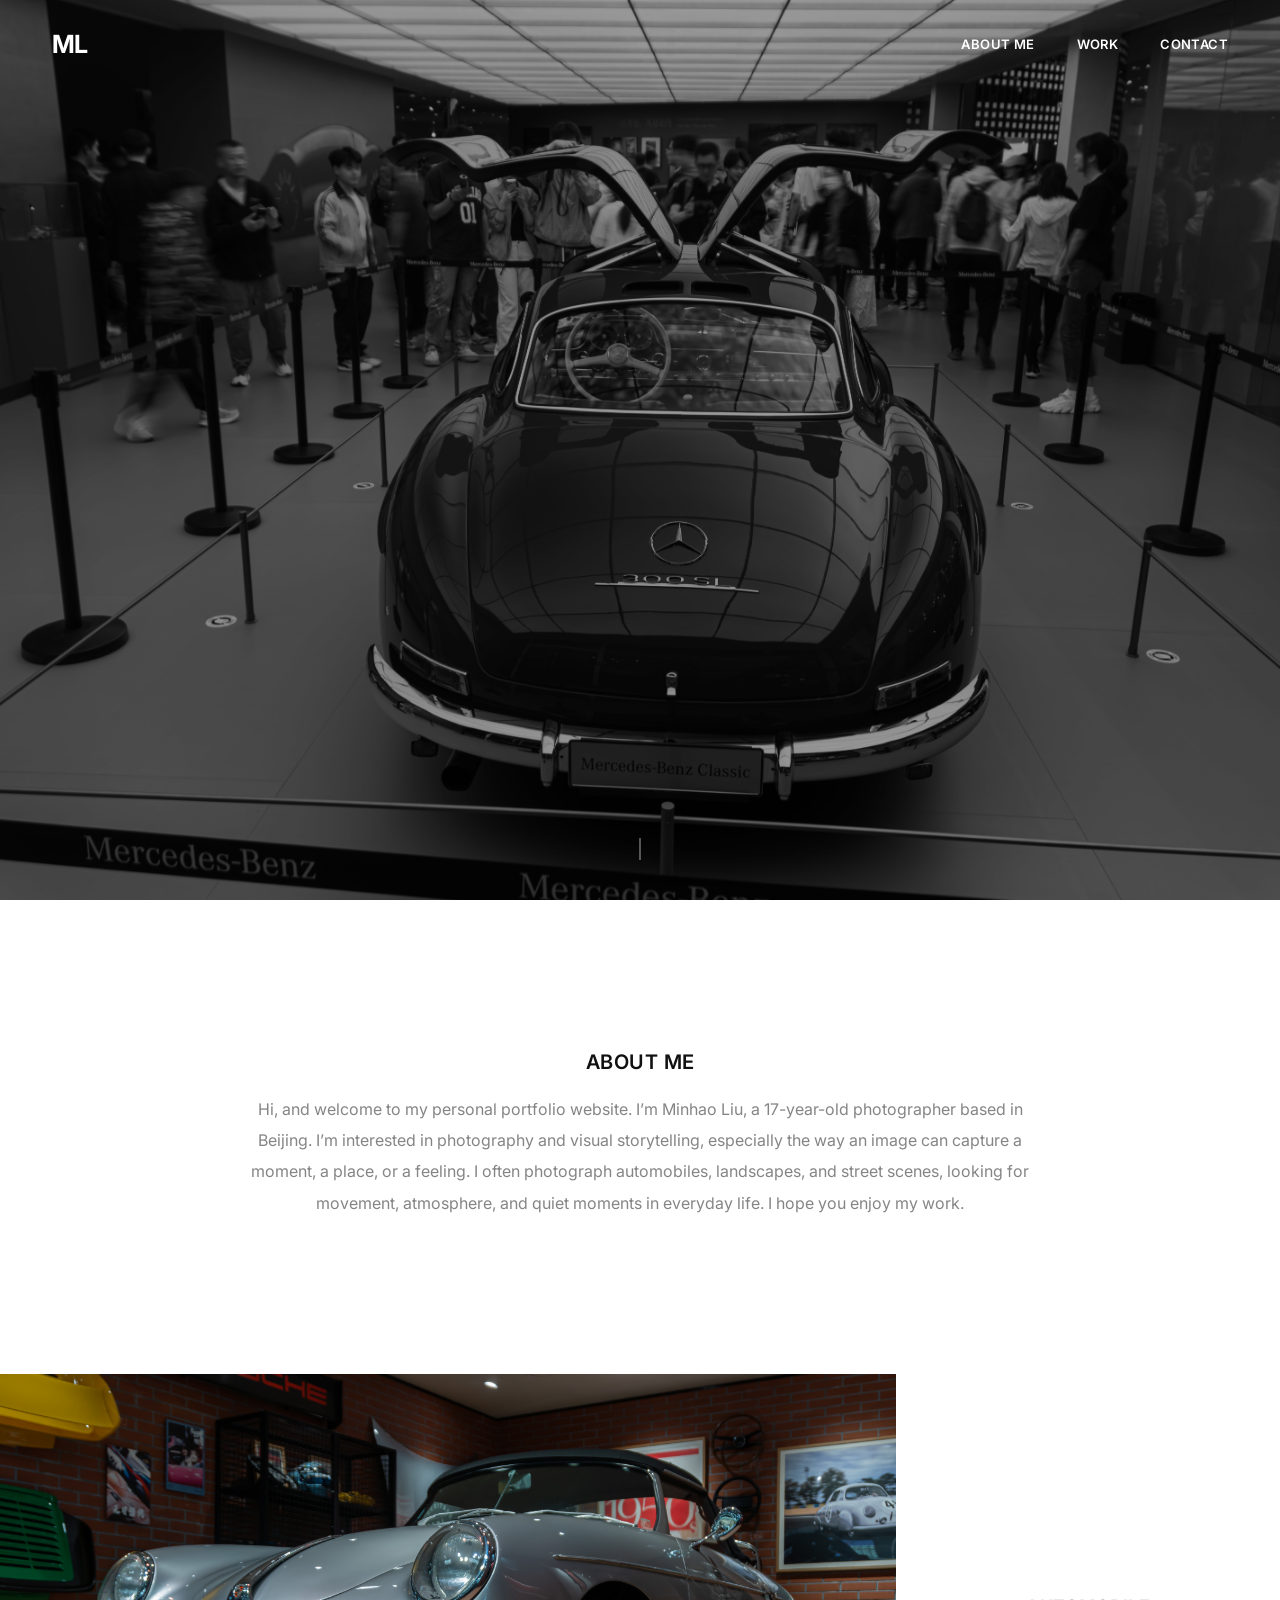
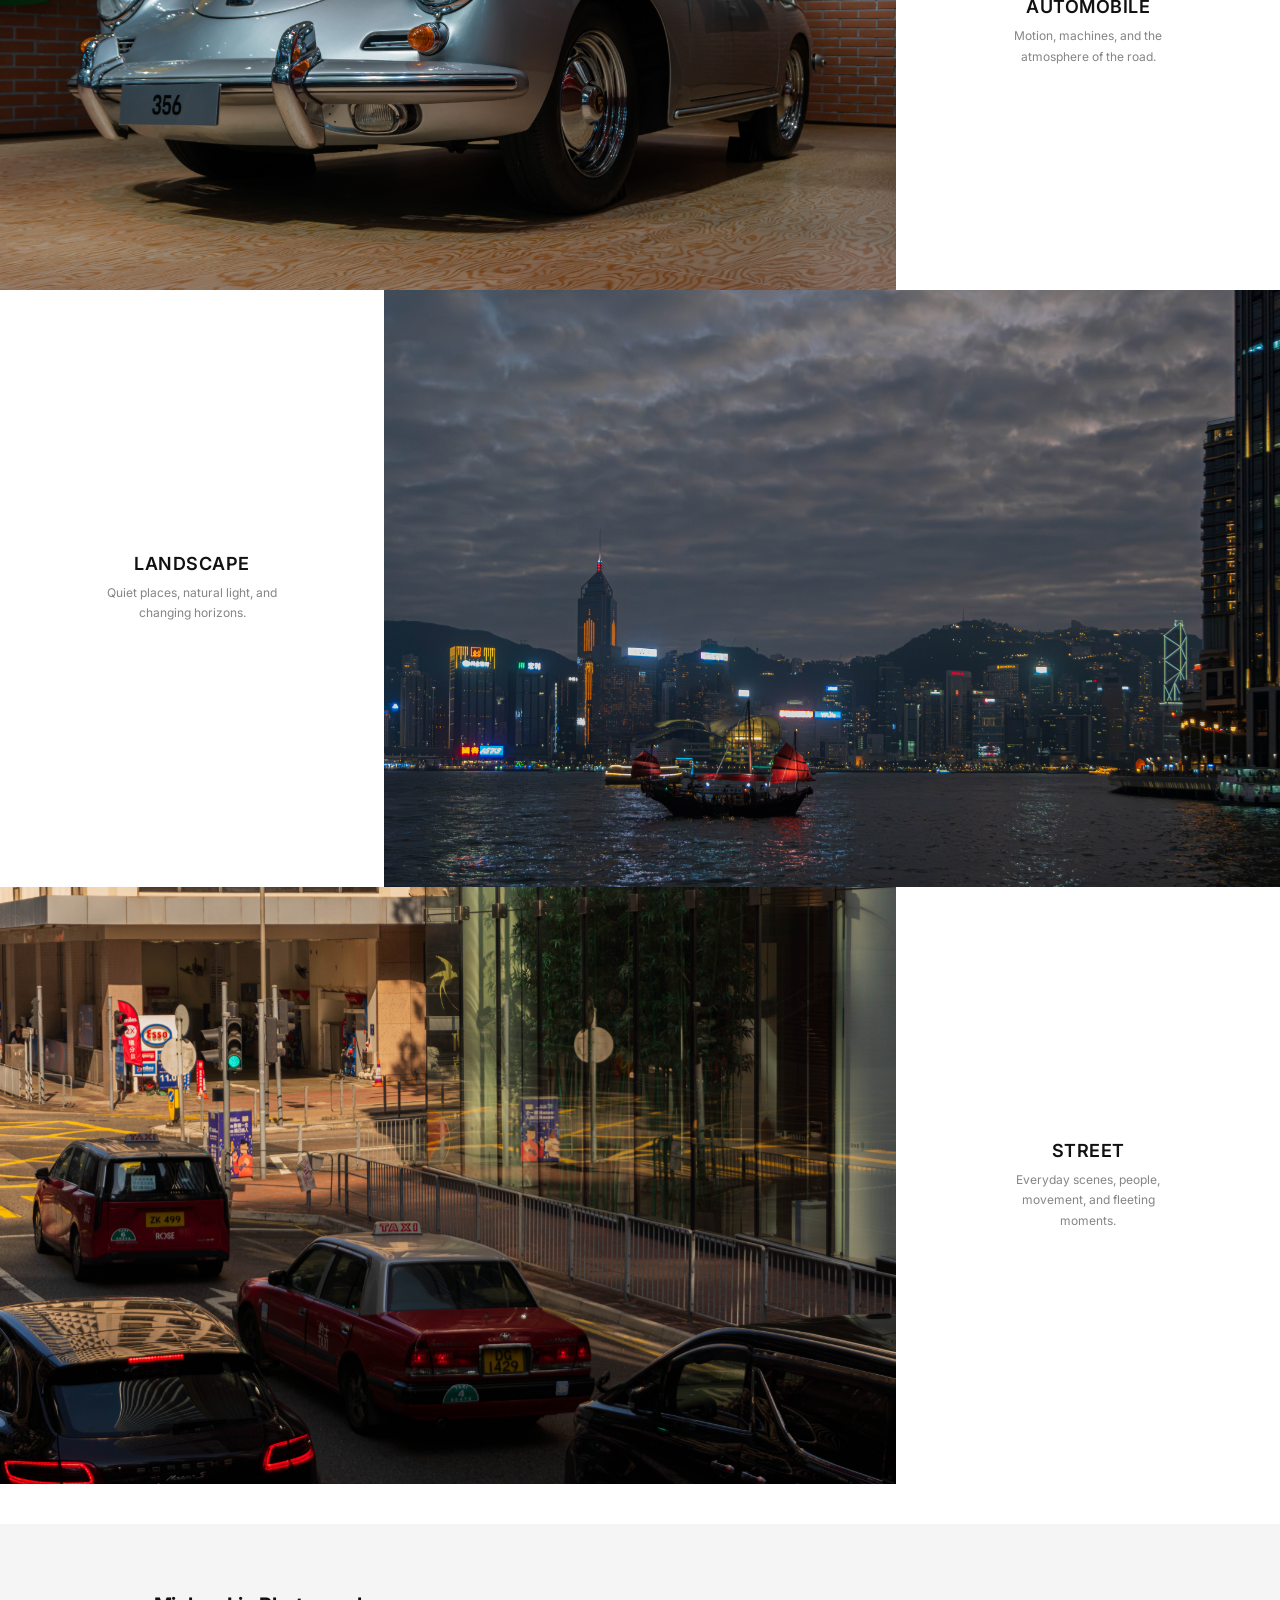
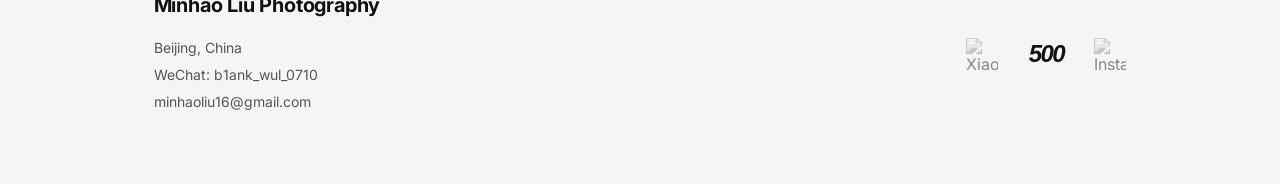
==== commit c9cdffea: "Update index.html" ====
--- a/index.html
+++ b/index.html
@@ -244,9 +244,9 @@
     aria-label="500px"
     class="fivehundred-logo"
 >
-    500
+    <span class="five">5</span><span class="zero">0</span><span class="zero">0</span>
 </a>
-
+    
     <a
         href="https://www.instagram.com/b1ank_wul/"
         target="_blank"
--- a/style.css
+++ b/style.css
@@ -1599,3 +1599,19 @@
 body {
     overscroll-behavior-y: none;
 }
+
+.fivehundred-logo {
+    display: inline-flex;
+    align-items: center;
+    justify-content: center;
+
+    font-family: Arial, Helvetica, sans-serif;
+    font-size: 24px;
+    font-weight: 700;
+    font-style: italic;
+    letter-spacing: -1.5px;
+    line-height: 1;
+
+    color: inherit;
+    text-decoration: none;
+}
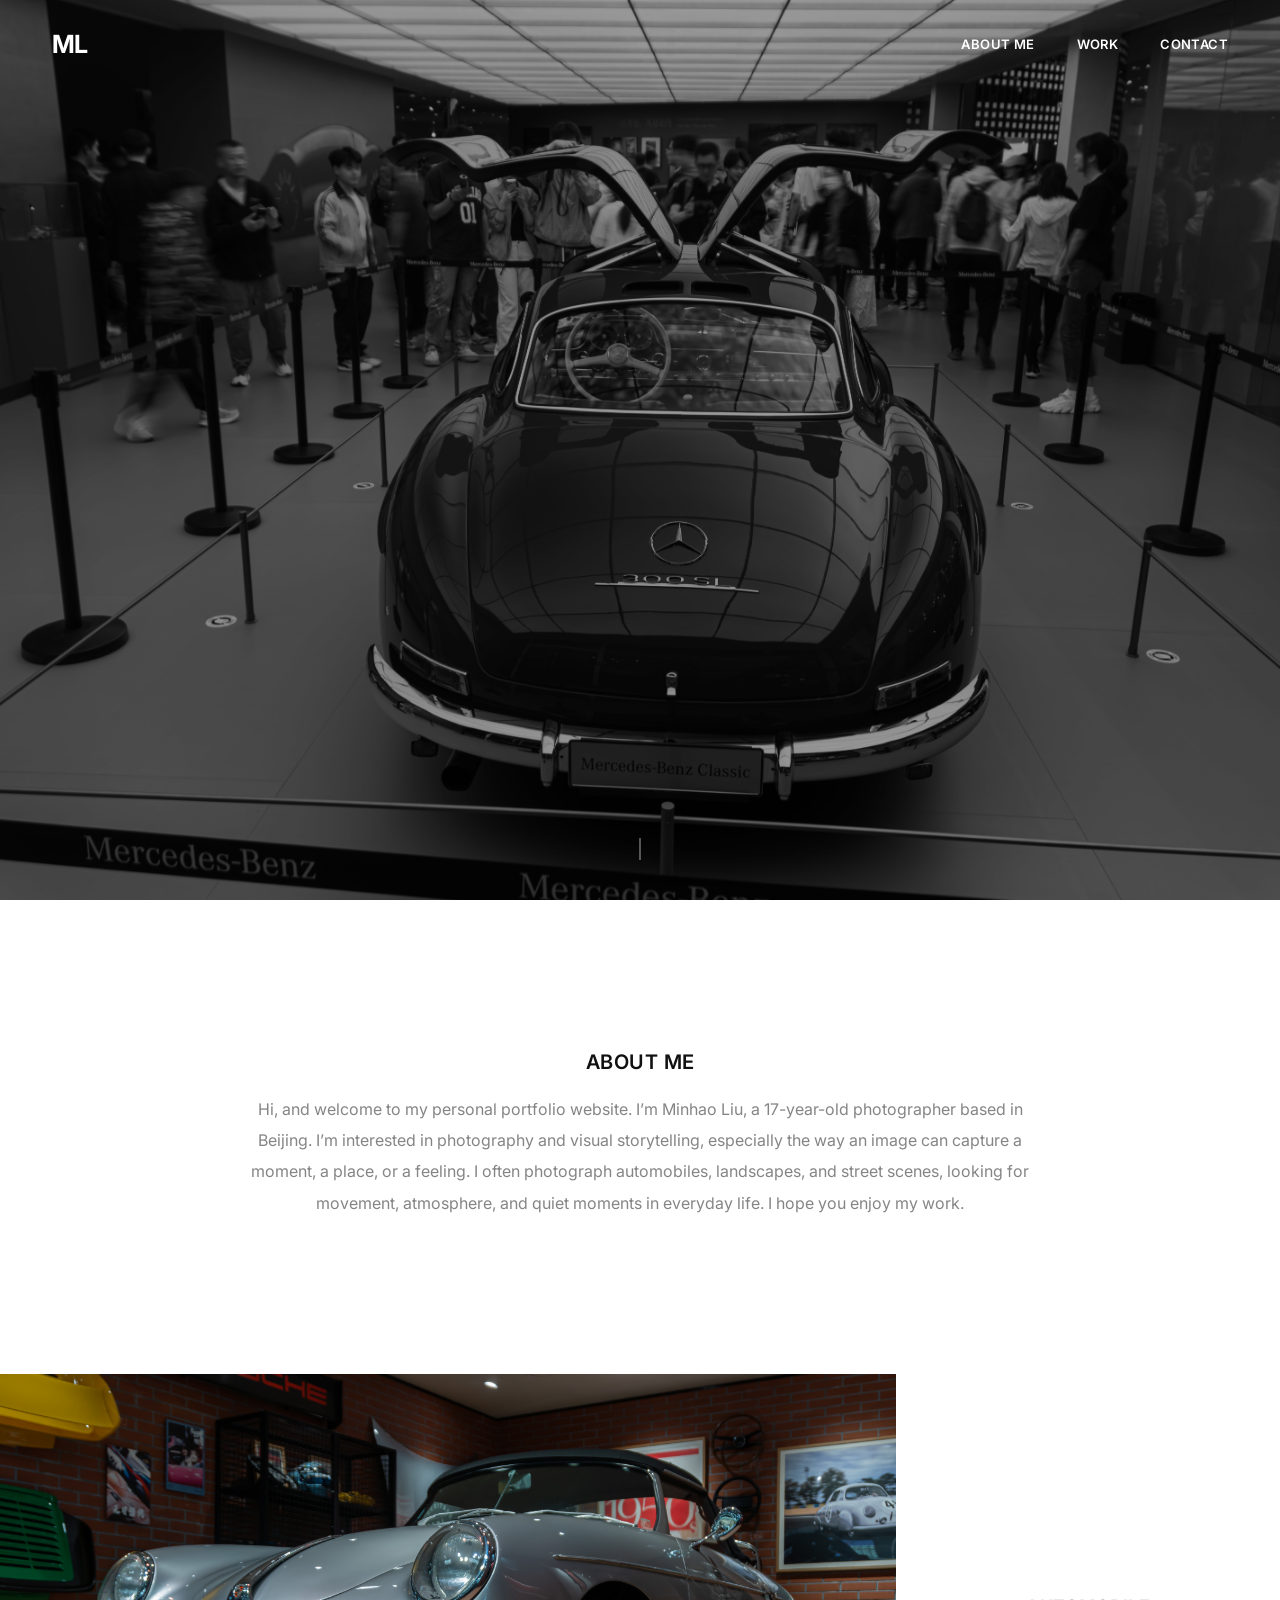
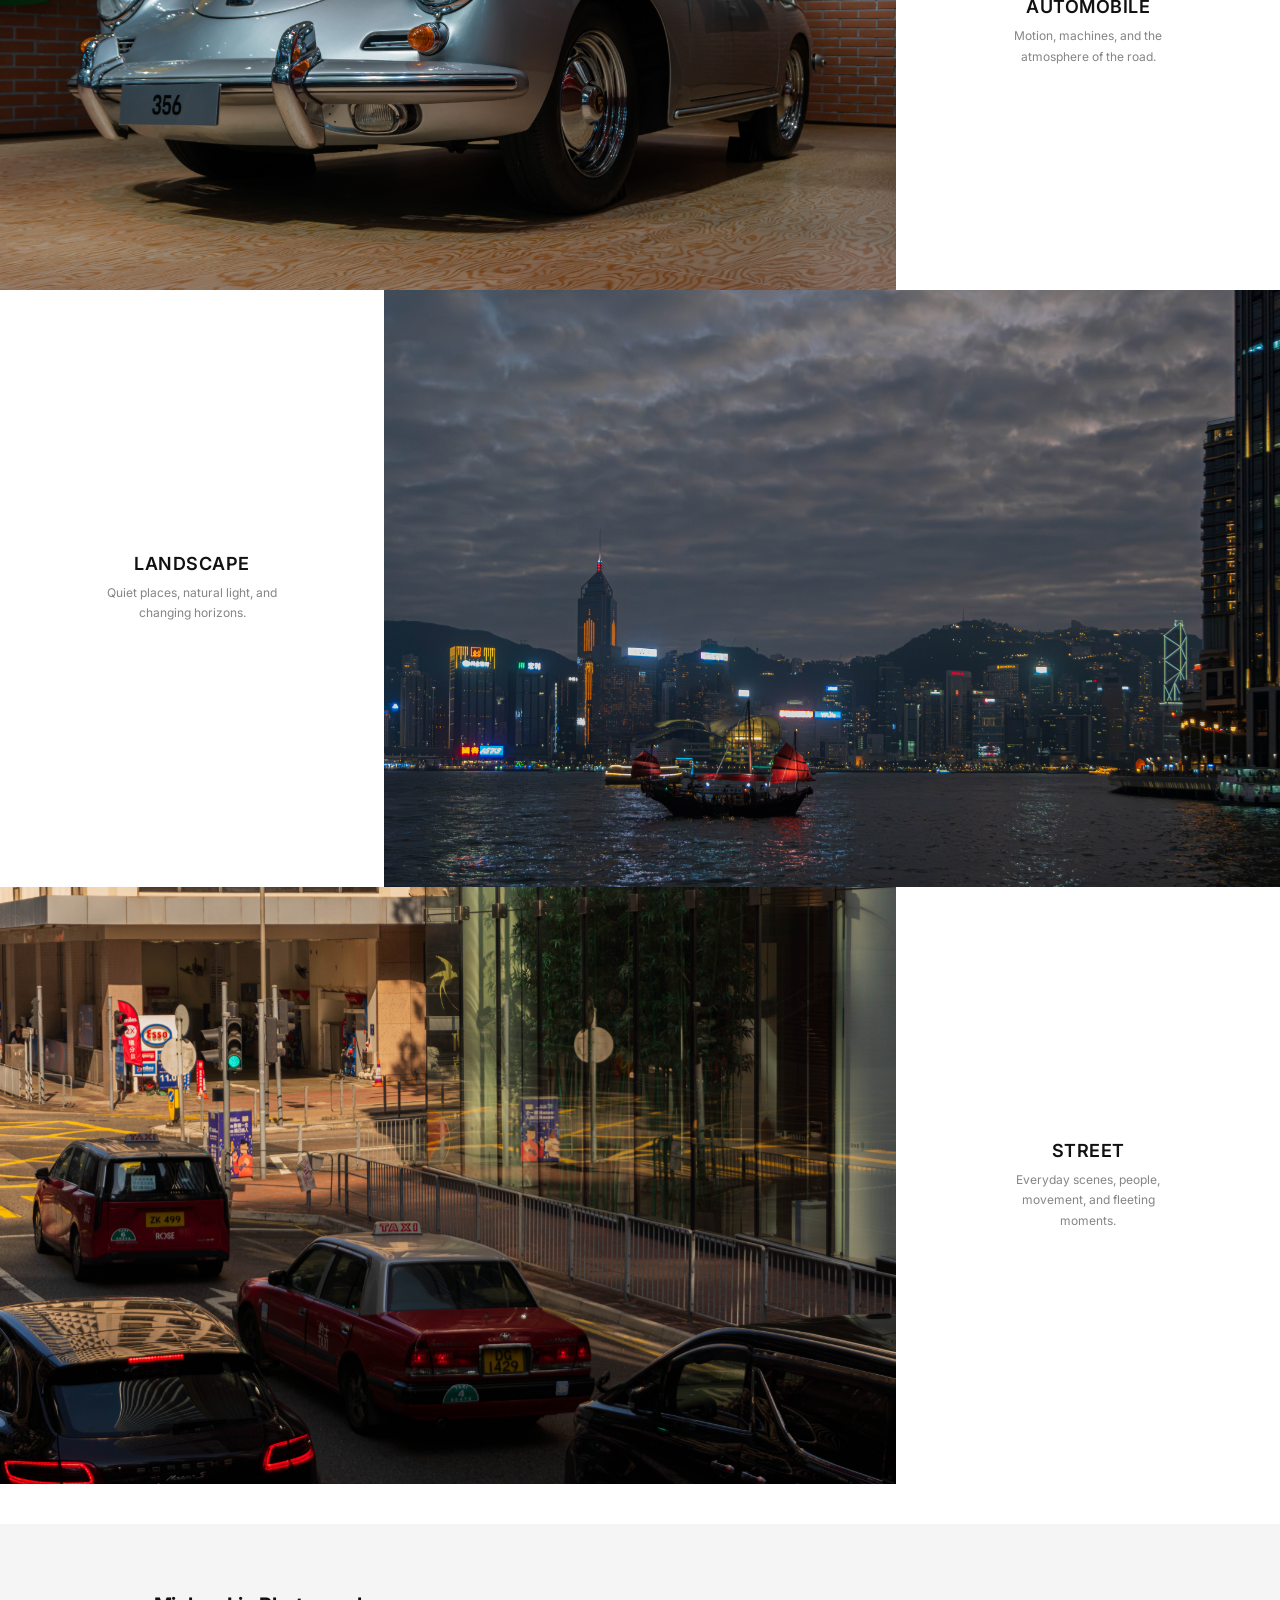
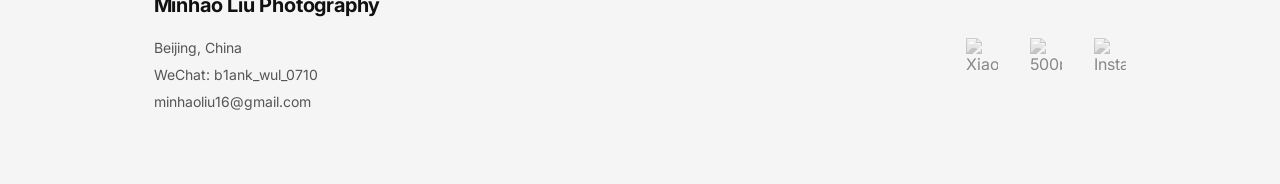
==== commit f1006450: "Update index.html" ====
--- a/index.html
+++ b/index.html
@@ -237,14 +237,16 @@
         >
     </a>
 
-    <a
+   <a
     href="https://500px.com/p/minhaoliu16"
     target="_blank"
     rel="noopener noreferrer"
     aria-label="500px"
-    class="fivehundred-logo"
->
-    <span class="five">5</span><span class="zero">0</span><span class="zero">0</span>
+>
+    <img
+        src="https://cdn.simpleicons.org/500px"
+        alt="500px"
+    >
 </a>
     
     <a
--- a/style.css
+++ b/style.css
@@ -1599,19 +1599,3 @@
 body {
     overscroll-behavior-y: none;
 }
-
-.fivehundred-logo {
-    display: inline-flex;
-    align-items: center;
-    justify-content: center;
-
-    font-family: Arial, Helvetica, sans-serif;
-    font-size: 24px;
-    font-weight: 700;
-    font-style: italic;
-    letter-spacing: -1.5px;
-    line-height: 1;
-
-    color: inherit;
-    text-decoration: none;
-}
